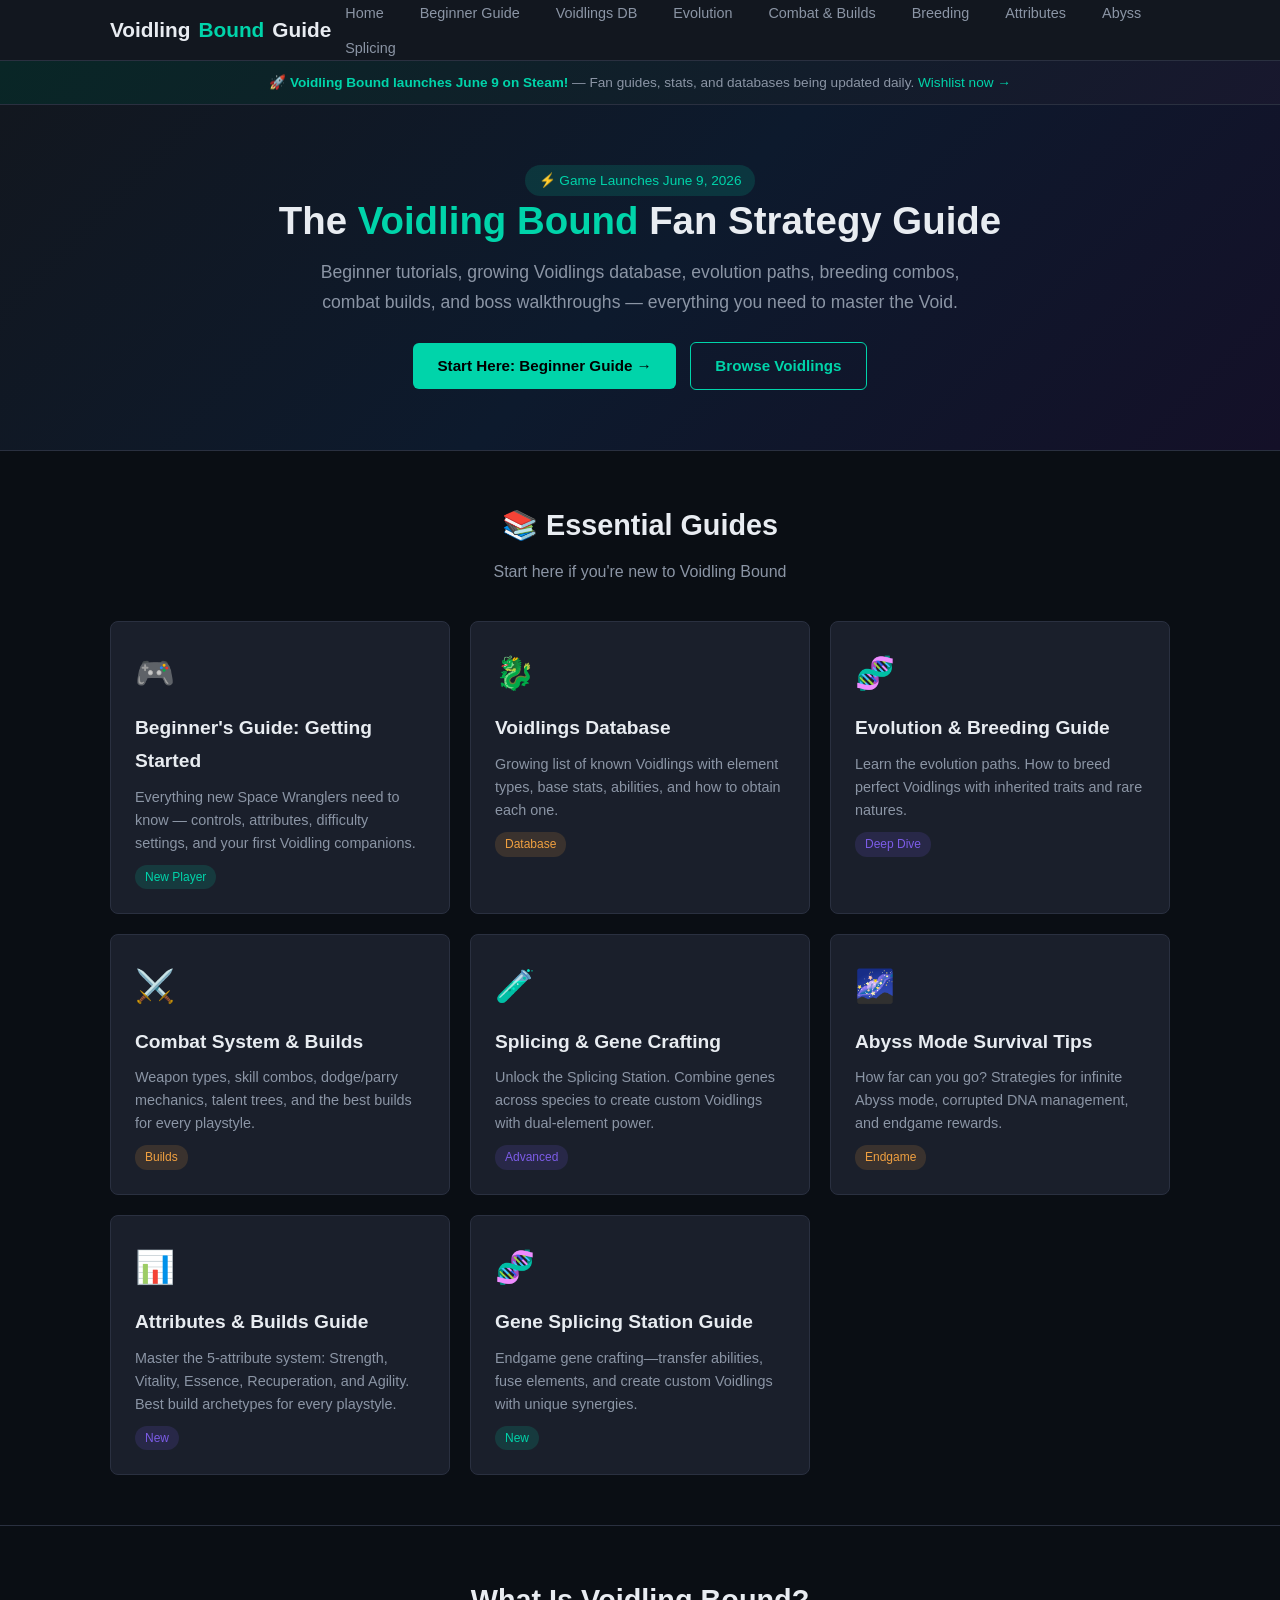
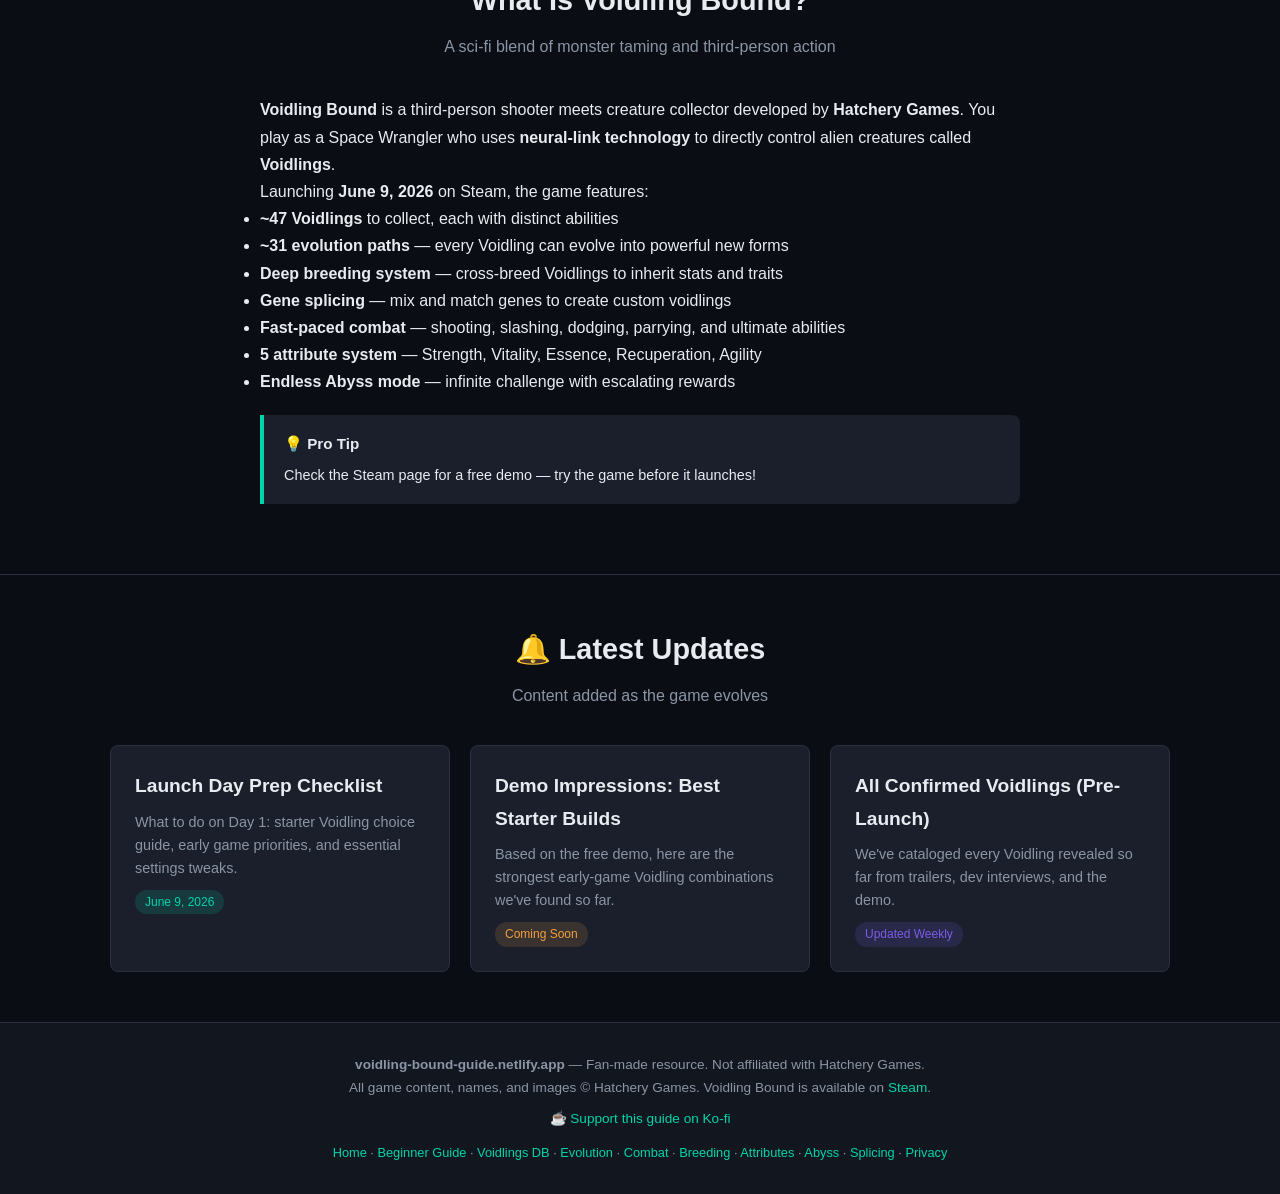
==== index.html @ 6d9cb9c8 "Update GSC verification tag for netlify.app domain" ====
<!DOCTYPE html>
<html lang="en">
<head>
  <meta charset="UTF-8">
  <meta name="google-site-verification" content="CCzJkGpApyD_5tvSx0fUoqFCc2pgRtZK7DBotowBZk0">
  <meta name="viewport" content="width=device-width, initial-scale=1.0">
  <title>Voidling Bound Guide — Fan-Made Walkthrough, Voidlings Database & Tips</title>
  <meta name="description" content="A fan-made Voidling Bound guide — beginner tips, growing Voidlings database, evolution paths, breeding combos, combat system, and walkthrough. Updated daily as the game launches.">
  <meta name="keywords" content="Voidling Bound, Voidling Bound guide, Voidling Bound walkthrough, Voidlings, Voidling Bound tips, Voidling Bound beginner guide, Voidling Bound evolution, Hatchery Games">
  <link rel="canonical" href="https://voidling-bound-guide.netlify.app/">
  <meta property="og:title" content="Voidling Bound Guide — Fan-Made Walkthrough, Voidlings Database & Tips">
  <meta property="og:description" content="A fan-made Voidling Bound guide — beginner tips, growing Voidlings database, evolution paths, breeding combos, combat system, and walkthrough. Updated daily.">
  <meta property="og:type" content="website">
  <meta property="og:url" content="https://voidling-bound-guide.netlify.app/">
  <meta property="og:site_name" content="Voidling Bound Guide">
  <meta name="twitter:card" content="summary_large_image">
  <meta name="twitter:title" content="Voidling Bound Guide — Fan-Made Walkthrough & Database">
  <meta name="twitter:description" content="A fan-made Voidling Bound guide — beginner tips, growing Voidlings database, evolution paths, breeding combos, and more. Updated daily.">
  <meta name="theme-color" content="#0a0e14">
  <link rel="icon" href="data:image/svg+xml,<svg xmlns='http://www.w3.org/2000/svg' viewBox='0 0 100 100'><text y='.9em' font-size='90'>🧬</text></svg>">
  <link rel="stylesheet" href="css/style.css">
  <!-- Google AdSense: add meta tag here after approval --></head>
<body>

<!-- Header -->
<header class="site-header">
  <nav class="navbar" aria-label="Main navigation">
    <a href="index.html" class="logo">Voidling<span>Bound</span> Guide</a>
    <button class="menu-toggle" aria-label="Toggle navigation menu">☰</button>
    <ul class="nav-links">
      <li><a href="index.html">Home</a></li>
      <li><a href="guide.html">Beginner Guide</a></li>
      <li><a href="voidlings.html">Voidlings DB</a></li>
      <li><a href="evolution.html">Evolution</a></li>
      <li><a href="combat.html">Combat & Builds</a></li>
      <li><a href="breeding.html">Breeding</a></li>
      <li><a href="attributes.html">Attributes</a></li>
      <li><a href="abyss.html">Abyss</a></li>
      <li><a href="splicing.html">Splicing</a></li>
    </ul>
  </nav>
</header>

<div class="launch-banner">
  <div class="container">
    🚀 <strong>Voidling Bound launches June 9 on Steam!</strong> — Fan guides, stats, and databases being updated daily. <a href="https://store.steampowered.com/app/2004680/Voidling_Bound/" target="_blank" rel="nofollow">Wishlist now →</a>
  </div>
</div>

<!-- Hero -->
<section class="hero">
  <div class="container">
    <span class="badge">⚡ Game Launches June 9, 2026</span>
    <h1>The <span>Voidling Bound</span> Fan Strategy Guide</h1>
    <p>Beginner tutorials, growing Voidlings database, evolution paths, breeding combos, combat builds, and boss walkthroughs — everything you need to master the Void.</p>
    <a href="guide.html" class="btn btn-primary">Start Here: Beginner Guide →</a>
    <a href="voidlings.html" class="btn btn-outline" style="margin-left:10px">Browse Voidlings</a>
  </div>
</section>

<!-- Ad Slot -->
<div class="container">
  <div class="ad-slot horizontal"><!-- Google AdSense --></div>
</div>

<!-- Quick Start Guides -->
<section class="section">
  <div class="container">
    <h2 class="section-title">📚 Essential Guides</h2>
    <p class="section-subtitle">Start here if you're new to Voidling Bound</p>
    <div class="card-grid">

      <div class="card">
        <div class="card-icon">🎮</div>
        <h3><a href="guide.html">Beginner's Guide: Getting Started</a></h3>
        <p>Everything new Space Wranglers need to know — controls, attributes, difficulty settings, and your first Voidling companions.</p>
        <span class="card-tag tag-new">New Player</span>
      </div>

      <div class="card">
        <div class="card-icon">🐉</div>
        <h3><a href="voidlings.html">Voidlings Database</a></h3>
        <p>Growing list of known Voidlings with element types, base stats, abilities, and how to obtain each one.</p>
        <span class="card-tag tag-hot">Database</span>
      </div>

      <div class="card">
        <div class="card-icon">🧬</div>
        <h3><a href="evolution.html">Evolution & Breeding Guide</a></h3>
        <p>Learn the evolution paths. How to breed perfect Voidlings with inherited traits and rare natures.</p>
        <span class="card-tag tag-guide">Deep Dive</span>
      </div>

      <div class="card">
        <div class="card-icon">⚔️</div>
        <h3><a href="combat.html">Combat System & Builds</a></h3>
        <p>Weapon types, skill combos, dodge/parry mechanics, talent trees, and the best builds for every playstyle.</p>
        <span class="card-tag tag-hot">Builds</span>
      </div>

      <div class="card">
        <div class="card-icon">🧪</div>
        <h3><a href="breeding.html">Splicing & Gene Crafting</a></h3>
        <p>Unlock the Splicing Station. Combine genes across species to create custom Voidlings with dual-element power.</p>
        <span class="card-tag tag-guide">Advanced</span>
      </div>

      <div class="card">
        <div class="card-icon">🌌</div>
        <h3><a href="combat.html#abyss">Abyss Mode Survival Tips</a></h3>
        <p>How far can you go? Strategies for infinite Abyss mode, corrupted DNA management, and endgame rewards.</p>
        <span class="card-tag tag-hot">Endgame</span>
      </div>
      <div class="card">
        <div class="card-icon">📊</div>
        <h3><a href="attributes.html">Attributes & Builds Guide</a></h3>
        <p>Master the 5-attribute system: Strength, Vitality, Essence, Recuperation, and Agility. Best build archetypes for every playstyle.</p>
        <span class="card-tag tag-guide">New</span>
      </div>

      <div class="card">
        <div class="card-icon">🧬</div>
        <h3><a href="splicing.html">Gene Splicing Station Guide</a></h3>
        <p>Endgame gene crafting—transfer abilities, fuse elements, and create custom Voidlings with unique synergies.</p>
        <span class="card-tag tag-new">New</span>
      </div>

    </div>
  </div>
</section>

<hr class="section-divider">

<!-- What is Voidling Bound -->
<section class="section">
  <div class="container" style="max-width:800px">
    <h2 class="section-title">What Is Voidling Bound?</h2>
    <p class="section-subtitle">A sci-fi blend of monster taming and third-person action</p>

    <p><strong>Voidling Bound</strong> is a third-person shooter meets creature collector developed by <strong>Hatchery Games</strong>. You play as a Space Wrangler who uses <strong>neural-link technology</strong> to directly control alien creatures called <strong>Voidlings</strong>.</p>

    <p>Launching <strong>June 9, 2026</strong> on Steam, the game features:</p>
    <ul>
      <li><strong>~47 Voidlings</strong> to collect, each with distinct abilities</li>
      <li><strong>~31 evolution paths</strong> — every Voidling can evolve into powerful new forms</li>
      <li><strong>Deep breeding system</strong> — cross-breed Voidlings to inherit stats and traits</li>
      <li><strong>Gene splicing</strong> — mix and match genes to create custom voidlings</li>
      <li><strong>Fast-paced combat</strong> — shooting, slashing, dodging, parrying, and ultimate abilities</li>
      <li><strong>5 attribute system</strong> — Strength, Vitality, Essence, Recuperation, Agility</li>
      <li><strong>Endless Abyss mode</strong> — infinite challenge with escalating rewards</li>
    </ul>

    <div class="info-box tip">
      <h4>💡 Pro Tip</h4>
      <p>Check the Steam page for a free demo — try the game before it launches!</p>
    </div>
  </div>
</section>

<hr class="section-divider">

<!-- Latest Updates -->
<section class="section">
  <div class="container">
    <h2 class="section-title">🔔 Latest Updates</h2>
    <p class="section-subtitle">Content added as the game evolves</p>

    <div class="card-grid">
      <div class="card">
        <h3>Launch Day Prep Checklist</h3>
        <p>What to do on Day 1: starter Voidling choice guide, early game priorities, and essential settings tweaks.</p>
        <span class="card-tag tag-new">June 9, 2026</span>
      </div>
      <div class="card">
        <h3>Demo Impressions: Best Starter Builds</h3>
        <p>Based on the free demo, here are the strongest early-game Voidling combinations we've found so far.</p>
        <span class="card-tag tag-hot">Coming Soon</span>
      </div>
      <div class="card">
        <h3>All Confirmed Voidlings (Pre-Launch)</h3>
        <p>We've cataloged every Voidling revealed so far from trailers, dev interviews, and the demo.</p>
        <span class="card-tag tag-guide">Updated Weekly</span>
      </div>
    </div>
  </div>
</section>

<!-- Ad Slot -->
<div class="container">
  <div class="ad-slot horizontal"><!-- Google AdSense --></div>
</div>

<!-- Footer -->
<footer class="site-footer">
  <div class="container">
    <p><strong>voidling-bound-guide.netlify.app</strong> — Fan-made resource. Not affiliated with Hatchery Games.</p>
    <p>All game content, names, and images © Hatchery Games. Voidling Bound is available on <a href="https://store.steampowered.com/app/2004680/Voidling_Bound/" target="_blank" rel="nofollow">Steam</a>.</p>
    <p style="margin-top:8px;"><a href="https://ko-fi.com/voidlingboundguide" target="_blank" rel="nofollow">☕ Support this guide on Ko-fi</a></p>
    <p style="margin-top:12px;font-size:0.8rem;">
      <a href="index.html">Home</a> · <a href="guide.html">Beginner Guide</a> · <a href="voidlings.html">Voidlings DB</a> · <a href="evolution.html">Evolution</a> · <a href="combat.html">Combat</a> · <a href="breeding.html">Breeding</a> · <a href="attributes.html">Attributes</a> · <a href="abyss.html">Abyss</a> · <a href="splicing.html">Splicing</a> · <a href="privacy.html">Privacy</a>
    </p>
  </div>
</footer>

<button class="back-to-top" id="backToTop" aria-label="Back to top">↑</button>

<script type="application/ld+json">
{
  "@context": "https://schema.org",
  "@type": "BreadcrumbList",
  "itemListElement": [{
    "@type": "ListItem",
    "position": 1,
    "name": "Home",
    "item": "https://voidling-bound-guide.netlify.app/"
  }]
}
</script>
<script>
document.querySelector('.menu-toggle').addEventListener('click', function() {
  document.querySelector('.nav-links').classList.toggle('open');
});

var backToTop = document.getElementById('backToTop');
window.addEventListener('scroll', function() {
  if (window.scrollY > 400) backToTop.classList.add('visible');
  else backToTop.classList.remove('visible');
});
backToTop.addEventListener('click', function() {
  window.scrollTo({ top: 0, behavior: 'smooth' });
});
</script>
</body>
</html>
---- css/style.css ----
/* ===== Voidling Bound Guide - Main Stylesheet ===== */

/* --- Reset & Base --- */
*, *::before, *::after { box-sizing: border-box; margin: 0; padding: 0; }

:root {
  --bg-primary: #0a0e14;
  --bg-secondary: #12171f;
  --bg-card: #1a1f2b;
  --border: #2a3040;
  --text-primary: #e8ecf1;
  --text-secondary: #8b95a5;
  --accent: #00d4aa;
  --accent-glow: rgba(0, 212, 170, 0.15);
  --accent2: #7c5ce7;
  --warning: #f0a040;
  --danger: #e04060;
  --max-width: 1100px;
  --radius: 8px;
}

html { scroll-behavior: smooth; }

body {
  font-family: -apple-system, BlinkMacSystemFont, 'Segoe UI', Roboto, 'Helvetica Neue', Arial, sans-serif;
  background: var(--bg-primary);
  color: var(--text-primary);
  line-height: 1.7;
  font-size: 16px;
}

a { color: var(--accent); text-decoration: none; transition: color 0.2s; }
a:hover { color: #00ffcc; }

img { max-width: 100%; height: auto; display: block; }

.container { max-width: var(--max-width); margin: 0 auto; padding: 0 20px; }

/* --- Header / Nav --- */
.site-header {
  background: var(--bg-secondary);
  border-bottom: 1px solid var(--border);
  position: sticky; top: 0; z-index: 100;
  backdrop-filter: blur(10px);
}

.navbar {
  display: flex; align-items: center; justify-content: space-between;
  max-width: var(--max-width); margin: 0 auto; padding: 0 20px; height: 60px;
}

.logo {
  font-size: 1.3rem; font-weight: 700; color: var(--text-primary);
  display: flex; align-items: center; gap: 8px;
}
.logo span { color: var(--accent); }

.nav-links { display: flex; gap: 8px; list-style: none; flex-wrap: wrap; }
.nav-links a {
  color: var(--text-secondary); padding: 6px 14px; border-radius: 6px;
  font-size: 0.9rem; font-weight: 500; transition: all 0.2s;
}
.nav-links a:hover, .nav-links a.active { color: var(--accent); background: var(--accent-glow); }

.menu-toggle { display: none; background: none; border: none; color: var(--text-primary); font-size: 1.5rem; cursor: pointer; }

/* --- Hero --- */
.hero {
  background: linear-gradient(135deg, var(--bg-secondary) 0%, #0d1a2d 50%, #141028 100%);
  padding: 60px 0; text-align: center; border-bottom: 1px solid var(--border);
}
.hero h1 { font-size: 2.4rem; margin-bottom: 12px; line-height: 1.3; }
.hero h1 span { color: var(--accent); }
.hero p { color: var(--text-secondary); font-size: 1.1rem; max-width: 650px; margin: 0 auto 24px; }
.hero .badge {
  display: inline-block; background: var(--accent-glow); color: var(--accent);
  padding: 4px 14px; border-radius: 20px; font-size: 0.85rem; font-weight: 500;
}

/* --- Buttons --- */
.btn {
  display: inline-block; padding: 10px 24px; border-radius: 6px;
  font-weight: 600; font-size: 0.95rem; cursor: pointer; transition: all 0.2s;
  border: none; text-align: center;
}
.btn-primary { background: var(--accent); color: #000; }
.btn-primary:hover { background: #00ffcc; color: #000; }
.btn-outline {
  background: transparent; color: var(--accent);
  border: 1px solid var(--accent);
}
.btn-outline:hover { background: var(--accent-glow); color: #00ffcc; }

/* --- Sections --- */
.section { padding: 50px 0; }
.section-title {
  font-size: 1.8rem; margin-bottom: 8px; text-align: center;
}
.section-subtitle { color: var(--text-secondary); text-align: center; margin-bottom: 36px; }
.section-divider { border: none; border-top: 1px solid var(--border); margin: 0; }

/* --- Cards Grid --- */
.card-grid { display: grid; grid-template-columns: repeat(auto-fill, minmax(300px, 1fr)); gap: 20px; }

.card {
  background: var(--bg-card); border: 1px solid var(--border); border-radius: var(--radius);
  padding: 24px; transition: transform 0.2s, border-color 0.2s;
}
.card:hover { transform: translateY(-2px); border-color: var(--accent); }
.card-icon { font-size: 2rem; margin-bottom: 12px; }
.card h3 { font-size: 1.2rem; margin-bottom: 8px; }
.card h3 a { color: var(--text-primary); }
.card h3 a:hover { color: var(--accent); }
.card p { color: var(--text-secondary); font-size: 0.9rem; line-height: 1.6; }
.card-tag {
  display: inline-block; font-size: 0.75rem; padding: 2px 10px;
  border-radius: 12px; margin-top: 10px; font-weight: 500;
}
.tag-new { background: rgba(0,212,170,0.15); color: var(--accent); }
.tag-hot { background: rgba(240,160,64,0.15); color: var(--warning); }
.tag-guide { background: rgba(124,92,231,0.15); color: var(--accent2); }

/* --- Content Page Layout --- */
.content-page { padding: 40px 0; }
.breadcrumb { color: var(--text-secondary); font-size: 0.85rem; margin-bottom: 24px; }
.breadcrumb a { color: var(--text-secondary); }
.breadcrumb a:hover { color: var(--accent); }

.article-header { margin-bottom: 32px; }
.article-header h1 { font-size: 2rem; margin-bottom: 8px; }
.article-header .meta { color: var(--text-secondary); font-size: 0.85rem; }
.article-header .meta span { margin-right: 16px; }

article { max-width: 800px; }

article h2 {
  font-size: 1.5rem; margin-top: 36px; margin-bottom: 12px;
  padding-bottom: 8px; border-bottom: 1px solid var(--border);
  color: var(--accent);
}
article h3 { font-size: 1.2rem; margin-top: 24px; margin-bottom: 8px; }
article p { margin-bottom: 16px; color: var(--text-secondary); }
article ul, article ol { margin-bottom: 16px; padding-left: 24px; color: var(--text-secondary); }
article li { margin-bottom: 6px; }

/* --- Info Box --- */
.info-box {
  background: var(--bg-card); border-left: 4px solid var(--accent);
  border-radius: 0 var(--radius) var(--radius) 0;
  padding: 16px 20px; margin: 20px 0;
}
.info-box.tip { border-left-color: var(--accent); }
.info-box.warn { border-left-color: var(--warning); }
.info-box h4 { margin-bottom: 6px; font-size: 0.95rem; }
.info-box p { margin-bottom: 0; font-size: 0.9rem; }

/* --- Stats Table --- */
.table-wrap { overflow-x: auto; margin: 20px 0; }
table { width: 100%; border-collapse: collapse; font-size: 0.9rem; }
th {
  background: var(--bg-secondary); color: var(--accent); text-align: left;
  padding: 12px 14px; font-weight: 600; white-space: nowrap;
}
td {
  padding: 10px 14px; border-bottom: 1px solid var(--border);
  color: var(--text-secondary);
}
tr:hover td { background: rgba(255,255,255,0.02); }

/* --- Voidling Card --- */
.voidling-grid { display: grid; grid-template-columns: repeat(auto-fill, minmax(260px, 1fr)); gap: 16px; }
.voidling-card {
  background: var(--bg-card); border: 1px solid var(--border);
  border-radius: var(--radius); padding: 20px; transition: border-color 0.2s;
}
.voidling-card:hover { border-color: var(--accent); }
.voidling-card .element-badge {
  display: inline-block; padding: 2px 8px; border-radius: 4px;
  font-size: 0.7rem; font-weight: 700; text-transform: uppercase;
  margin-right: 6px; margin-bottom: 6px;
}
.element-fire { background: rgba(240,100,60,0.2); color: #f0643c; }
.element-ice { background: rgba(100,180,255,0.2); color: #64b4ff; }
.element-electric { background: rgba(240,220,60,0.2); color: #f0dc3c; }
.element-toxic { background: rgba(140,200,60,0.2); color: #8cc83c; }
.element-void { background: rgba(160,100,220,0.2); color: #a064dc; }

/* --- Footer --- */
.site-footer {
  background: var(--bg-secondary); border-top: 1px solid var(--border);
  padding: 30px 0; text-align: center;
}
.site-footer p { color: var(--text-secondary); font-size: 0.85rem; }
.site-footer a { color: var(--accent); }

/* --- Ad Placeholder (hidden until AdSense approved) --- */
.ad-slot { display: none; }

/* --- Pre-Launch Notice Banner --- */
.launch-banner {
  background: linear-gradient(135deg, rgba(0,212,170,0.12), rgba(124,92,231,0.12));
  border-bottom: 1px solid var(--border);
  padding: 10px 0; text-align: center; font-size: 0.85rem;
  color: var(--text-secondary);
}
.launch-banner strong { color: var(--accent); }

/* --- Page Table of Contents --- */
.toc {
  background: var(--bg-card); border: 1px solid var(--border);
  border-radius: var(--radius); padding: 20px 24px; margin-bottom: 32px;
}
.toc h3 { font-size: 0.95rem; color: var(--accent); margin-bottom: 12px; }
.toc ol { padding-left: 20px; margin-bottom: 0; }
.toc li { margin-bottom: 6px; font-size: 0.9rem; }
.toc a { color: var(--text-secondary); }
.toc a:hover { color: var(--accent); }

/* --- Back to Top Button --- */
.back-to-top {
  position: fixed; bottom: 30px; right: 30px; z-index: 99;
  width: 44px; height: 44px; border-radius: 50%;
  background: var(--accent); color: #000; border: none;
  font-size: 1.2rem; cursor: pointer; opacity: 0;
  transform: translateY(20px); transition: all 0.3s;
  pointer-events: none; box-shadow: 0 4px 16px rgba(0,212,170,0.3);
}
.back-to-top.visible { opacity: 1; transform: translateY(0); pointer-events: auto; }
.back-to-top:hover { background: #00ffcc; transform: translateY(-2px); }

/* --- Probability Bars --- */
.prob-bars { margin: 20px 0; }
.prob-row { display: flex; align-items: center; gap: 12px; margin-bottom: 10px; }
.prob-label { min-width: 120px; font-size: 0.85rem; color: var(--text-secondary); text-align: right; }
.prob-track { flex: 1; background: var(--bg-secondary); border-radius: 10px; height: 18px; overflow: hidden; }
.prob-fill {
  height: 100%; border-radius: 10px; background: linear-gradient(90deg, var(--accent), #00ffcc);
  display: flex; align-items: center; justify-content: flex-end; padding-right: 8px;
  font-size: 0.7rem; font-weight: 700; color: #000; min-width: fit-content;
}
.prob-fill.low { background: linear-gradient(90deg, #f0a040, #f0c060); }
.prob-fill.rare { background: linear-gradient(90deg, #7c5ce7, #a078ff); }

/* --- Mobile --- */
@media (max-width: 768px) {
  .nav-links { display: none; }
  .nav-links.open { display: flex; flex-direction: column; position: absolute; top: 60px; left: 0; right: 0; background: var(--bg-secondary); border-bottom: 1px solid var(--border); padding: 12px 20px; }
  .menu-toggle { display: block; }
  .hero h1 { font-size: 1.6rem; }
  .section-title { font-size: 1.4rem; }
  .card-grid { grid-template-columns: 1fr; }
  .voidling-grid { grid-template-columns: 1fr; }
  article { max-width: 100%; }
}

/* --- Print --- */
@media print { .site-header, .site-footer, .ad-slot { display: none; } }
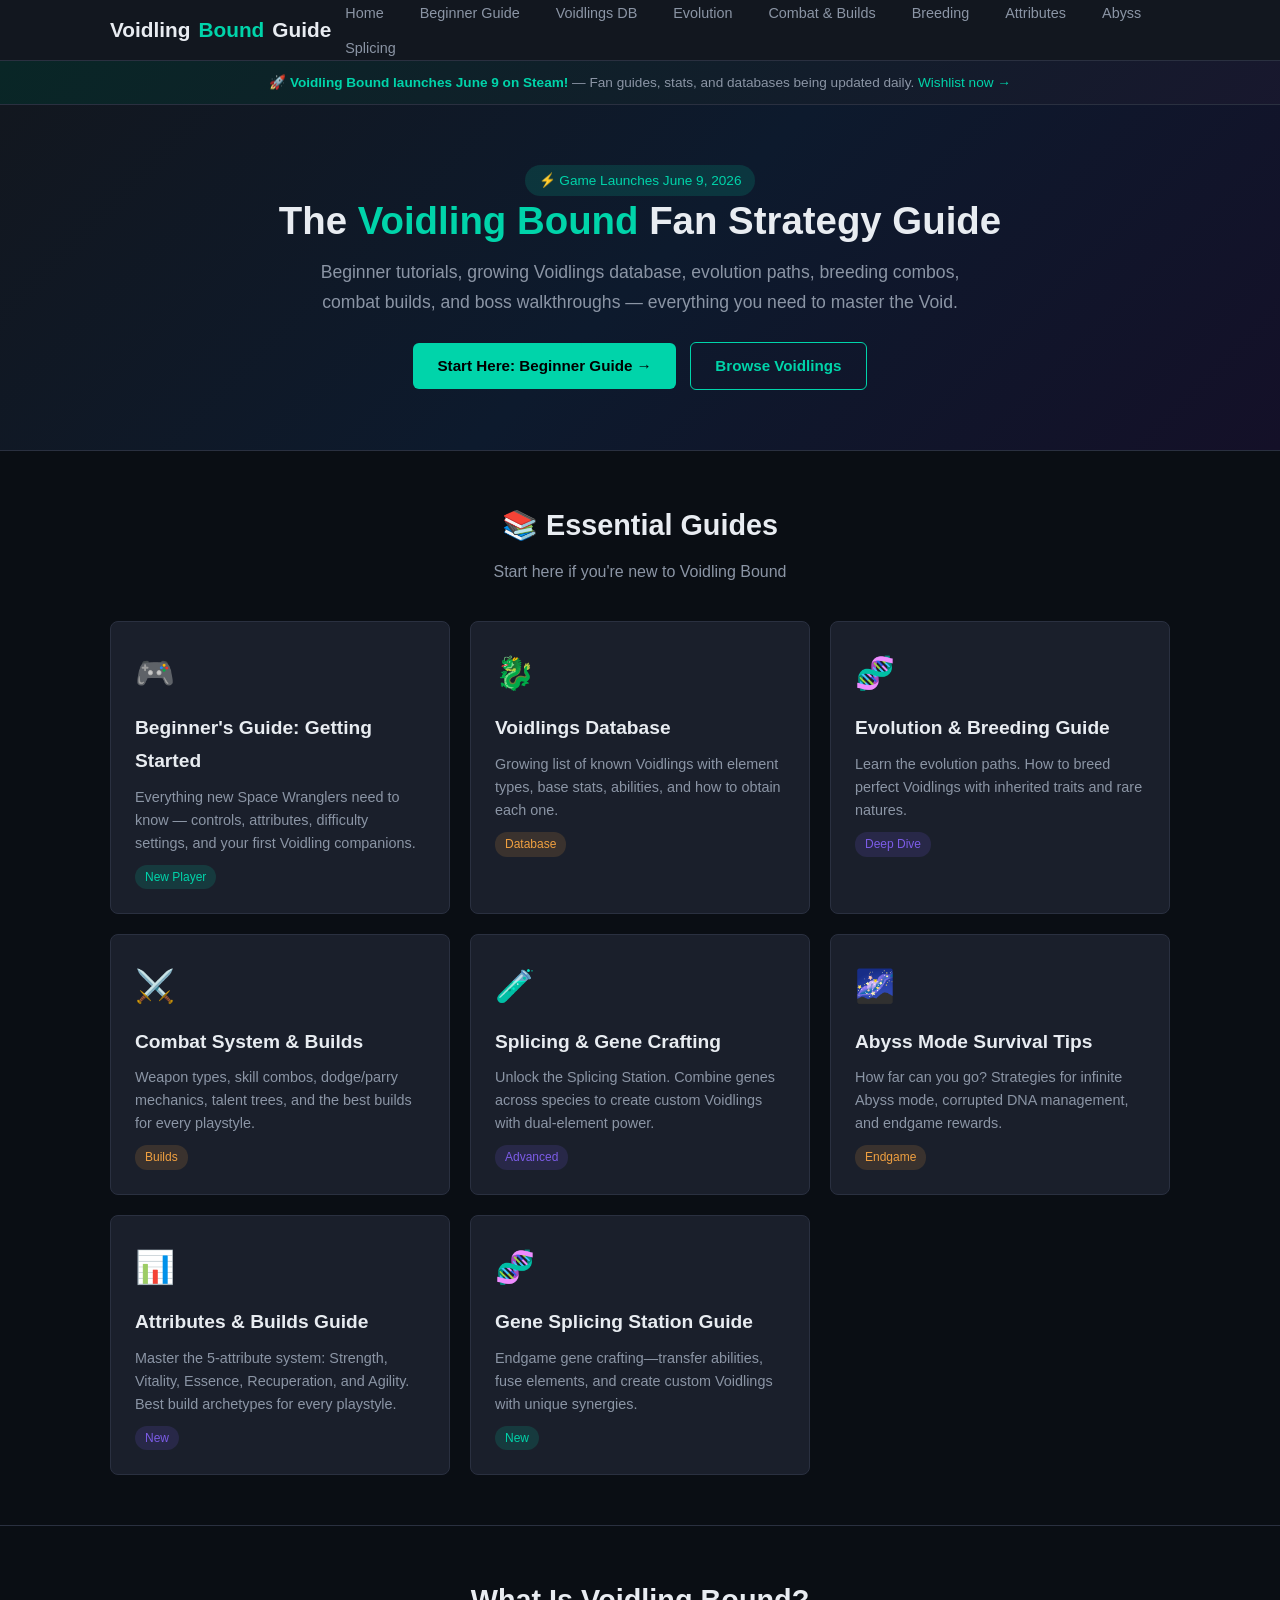
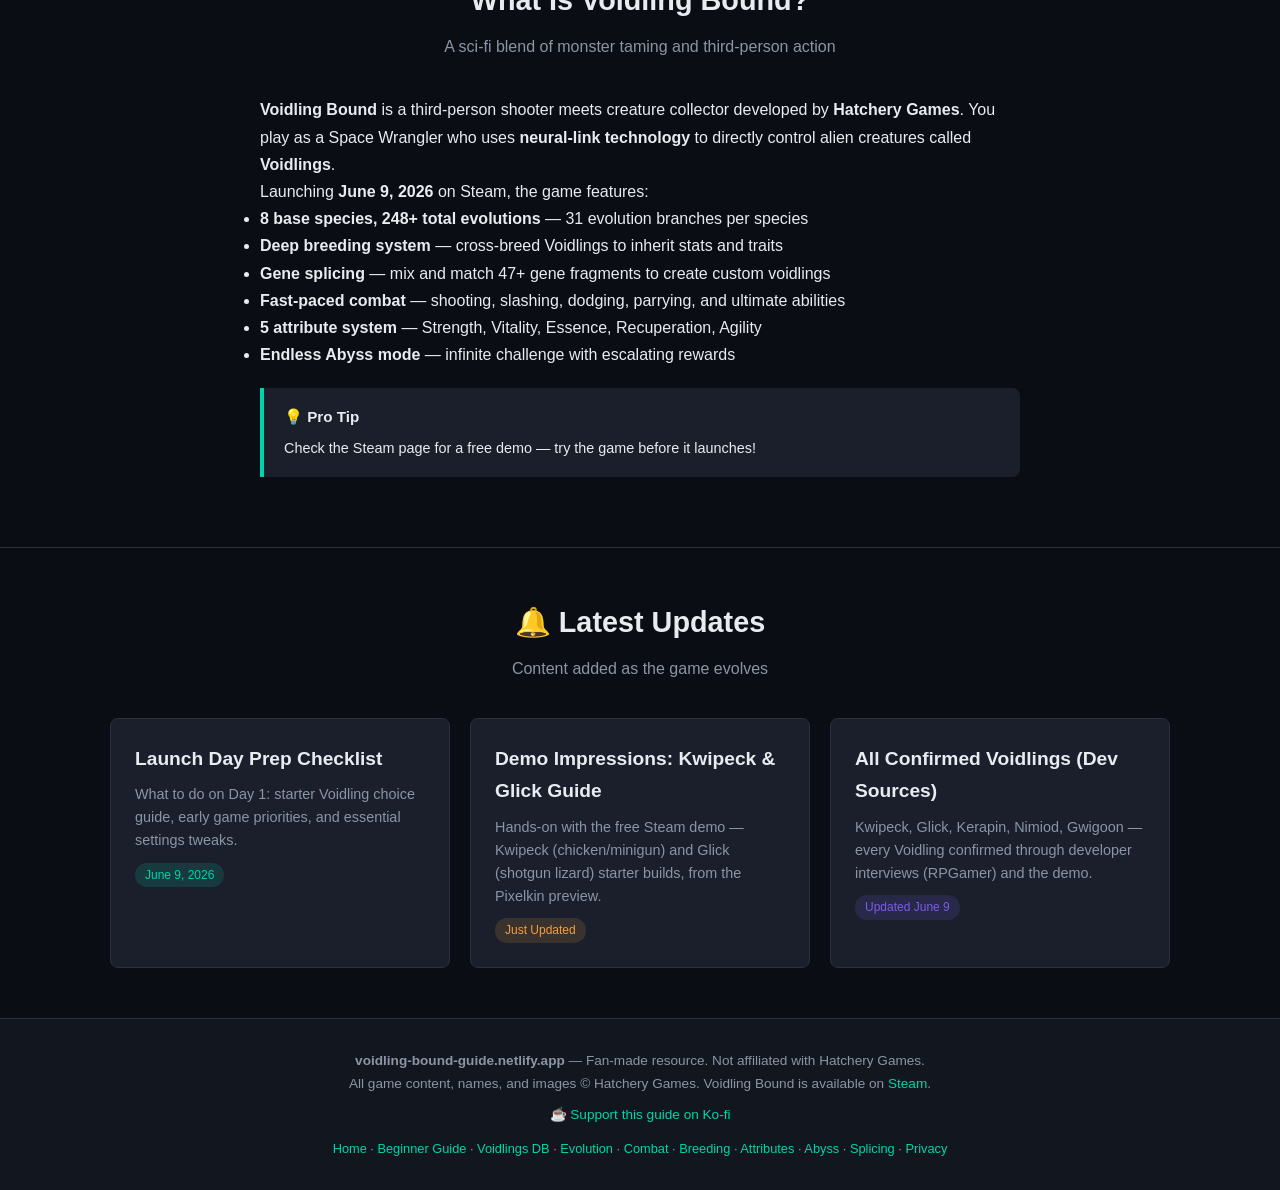
==== commit 768071d8: "Verify and update game data from developer sources: add confirmed Voidlings (Kwipeck, Glick, Nimiod," ====
--- a/index.html
+++ b/index.html
@@ -141,10 +141,9 @@
 
     <p>Launching <strong>June 9, 2026</strong> on Steam, the game features:</p>
     <ul>
-      <li><strong>~47 Voidlings</strong> to collect, each with distinct abilities</li>
-      <li><strong>~31 evolution paths</strong> — every Voidling can evolve into powerful new forms</li>
+      <li><strong>8 base species, 248+ total evolutions</strong> — 31 evolution branches per species</li>
       <li><strong>Deep breeding system</strong> — cross-breed Voidlings to inherit stats and traits</li>
-      <li><strong>Gene splicing</strong> — mix and match genes to create custom voidlings</li>
+      <li><strong>Gene splicing</strong> — mix and match 47+ gene fragments to create custom voidlings</li>
       <li><strong>Fast-paced combat</strong> — shooting, slashing, dodging, parrying, and ultimate abilities</li>
       <li><strong>5 attribute system</strong> — Strength, Vitality, Essence, Recuperation, Agility</li>
       <li><strong>Endless Abyss mode</strong> — infinite challenge with escalating rewards</li>
@@ -172,14 +171,14 @@
         <span class="card-tag tag-new">June 9, 2026</span>
       </div>
       <div class="card">
-        <h3>Demo Impressions: Best Starter Builds</h3>
-        <p>Based on the free demo, here are the strongest early-game Voidling combinations we've found so far.</p>
-        <span class="card-tag tag-hot">Coming Soon</span>
-      </div>
-      <div class="card">
-        <h3>All Confirmed Voidlings (Pre-Launch)</h3>
-        <p>We've cataloged every Voidling revealed so far from trailers, dev interviews, and the demo.</p>
-        <span class="card-tag tag-guide">Updated Weekly</span>
+        <h3>Demo Impressions: Kwipeck & Glick Guide</h3>
+        <p>Hands-on with the free Steam demo — Kwipeck (chicken/minigun) and Glick (shotgun lizard) starter builds, from the Pixelkin preview.</p>
+        <span class="card-tag tag-hot">Just Updated</span>
+      </div>
+      <div class="card">
+        <h3>All Confirmed Voidlings (Dev Sources)</h3>
+        <p>Kwipeck, Glick, Kerapin, Nimiod, Gwigoon — every Voidling confirmed through developer interviews (RPGamer) and the demo.</p>
+        <span class="card-tag tag-guide">Updated June 9</span>
       </div>
     </div>
   </div>
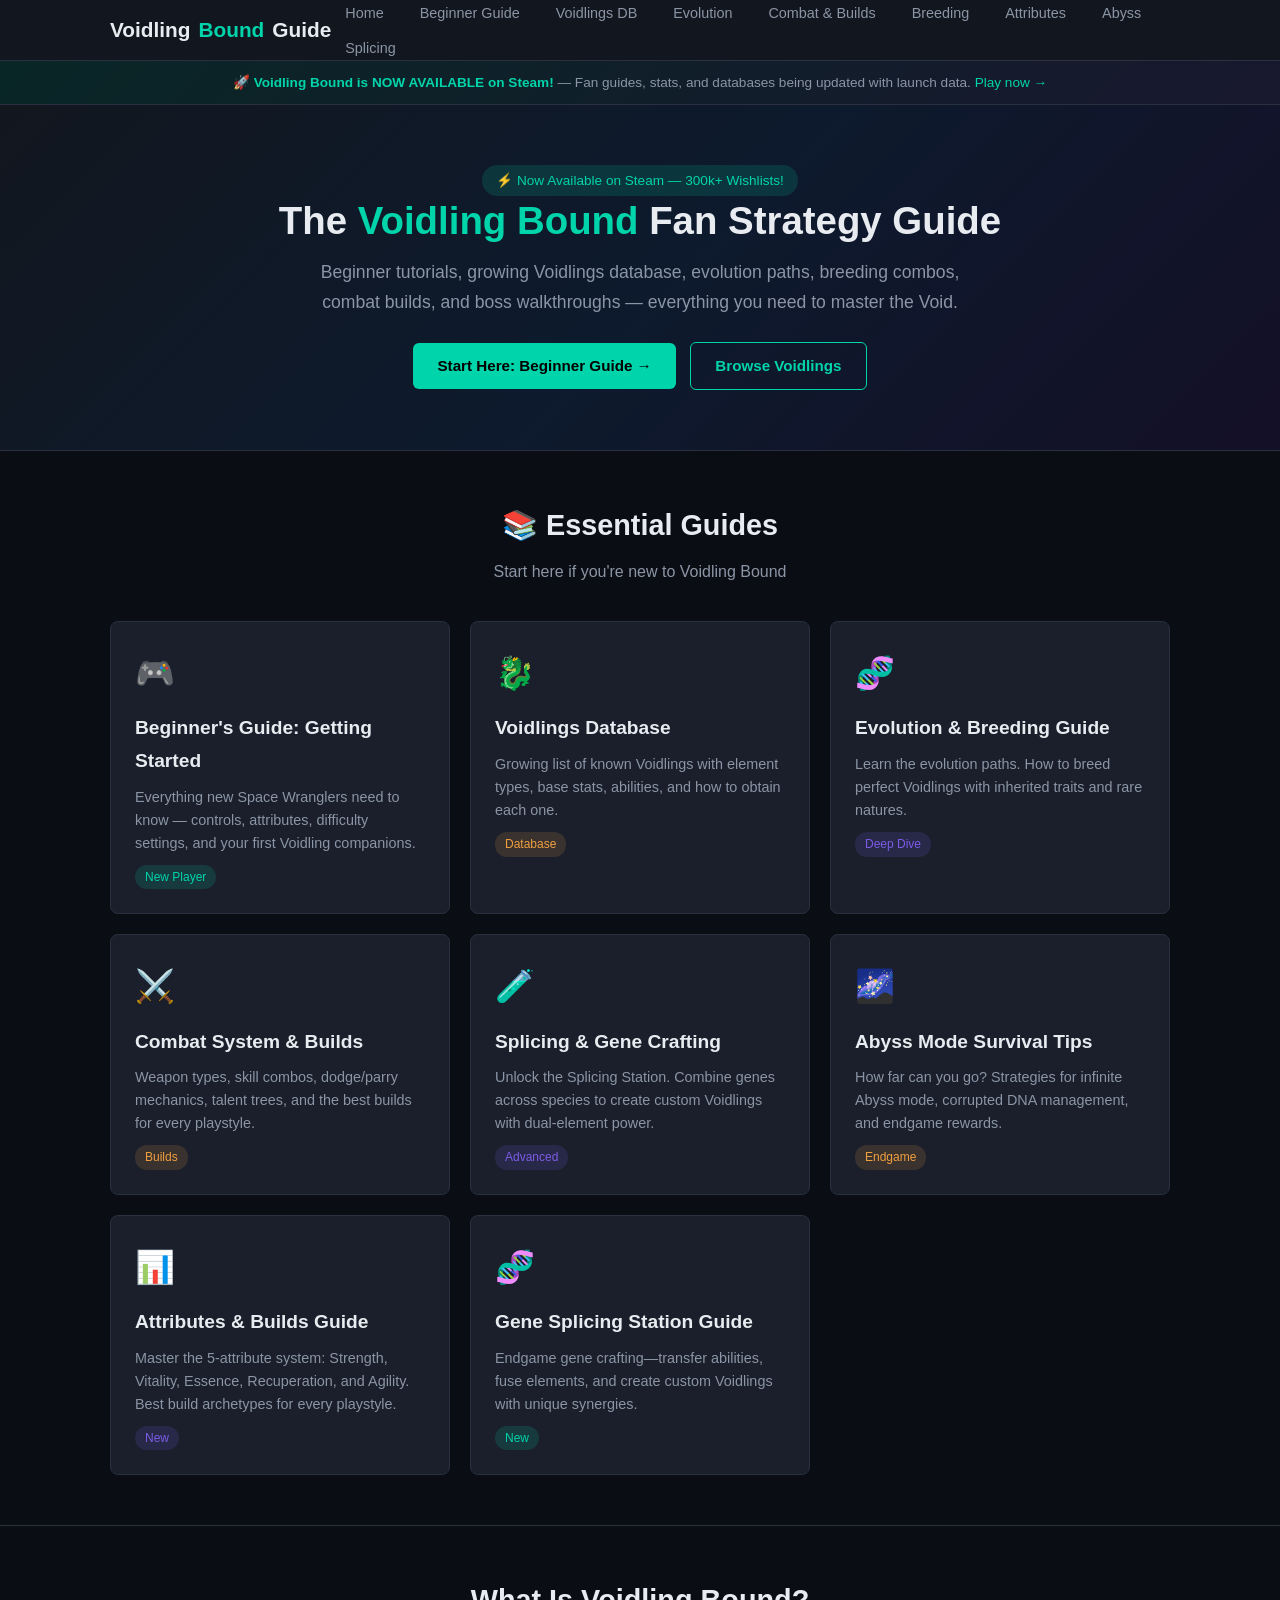
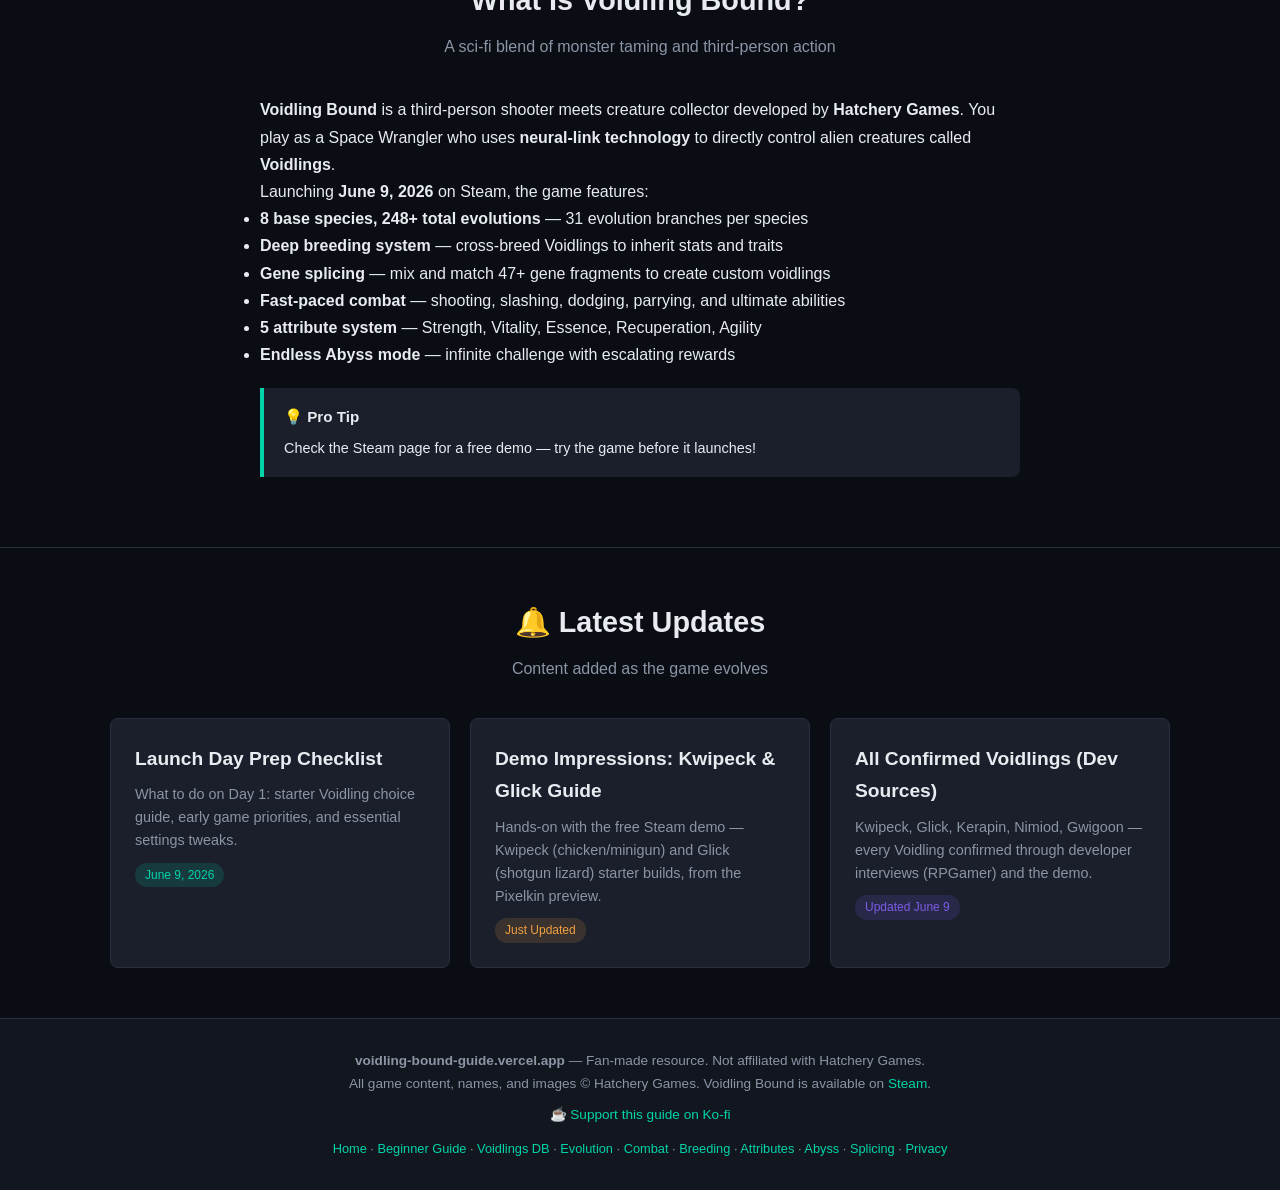
==== commit 9af1f54e: "fix: remove fabricated Voidling names, update to verified launch data" ====
--- a/index.html
+++ b/index.html
@@ -7,11 +7,11 @@
   <title>Voidling Bound Guide — Fan-Made Walkthrough, Voidlings Database & Tips</title>
   <meta name="description" content="A fan-made Voidling Bound guide — beginner tips, growing Voidlings database, evolution paths, breeding combos, combat system, and walkthrough. Updated daily as the game launches.">
   <meta name="keywords" content="Voidling Bound, Voidling Bound guide, Voidling Bound walkthrough, Voidlings, Voidling Bound tips, Voidling Bound beginner guide, Voidling Bound evolution, Hatchery Games">
-  <link rel="canonical" href="https://voidling-bound-guide.netlify.app/">
+  <link rel="canonical" href="https://voidling-bound-guide.vercel.app/">
   <meta property="og:title" content="Voidling Bound Guide — Fan-Made Walkthrough, Voidlings Database & Tips">
   <meta property="og:description" content="A fan-made Voidling Bound guide — beginner tips, growing Voidlings database, evolution paths, breeding combos, combat system, and walkthrough. Updated daily.">
   <meta property="og:type" content="website">
-  <meta property="og:url" content="https://voidling-bound-guide.netlify.app/">
+  <meta property="og:url" content="https://voidling-bound-guide.vercel.app/">
   <meta property="og:site_name" content="Voidling Bound Guide">
   <meta name="twitter:card" content="summary_large_image">
   <meta name="twitter:title" content="Voidling Bound Guide — Fan-Made Walkthrough & Database">
@@ -19,7 +19,14 @@
   <meta name="theme-color" content="#0a0e14">
   <link rel="icon" href="data:image/svg+xml,<svg xmlns='http://www.w3.org/2000/svg' viewBox='0 0 100 100'><text y='.9em' font-size='90'>🧬</text></svg>">
   <link rel="stylesheet" href="css/style.css">
-  <!-- Google AdSense: add meta tag here after approval --></head>
+  <!-- Google AdSense: add meta tag here after approval -->
+  <!-- Vercel Analytics -->
+  <script>
+    window.va = window.va || function () { (window.vaq = window.vaq || []).push(arguments); };
+  </script>
+  <script defer src="/_vercel/insights/script.js"></script>
+
+</head>
 <body>
 
 <!-- Header -->
@@ -43,14 +50,14 @@
 
 <div class="launch-banner">
   <div class="container">
-    🚀 <strong>Voidling Bound launches June 9 on Steam!</strong> — Fan guides, stats, and databases being updated daily. <a href="https://store.steampowered.com/app/2004680/Voidling_Bound/" target="_blank" rel="nofollow">Wishlist now →</a>
+    🚀 <strong>Voidling Bound is NOW AVAILABLE on Steam!</strong> — Fan guides, stats, and databases being updated with launch data. <a href="https://store.steampowered.com/app/2004680/Voidling_Bound/" target="_blank" rel="nofollow">Play now →</a>
   </div>
 </div>
 
 <!-- Hero -->
 <section class="hero">
   <div class="container">
-    <span class="badge">⚡ Game Launches June 9, 2026</span>
+    <span class="badge">⚡ Now Available on Steam — 300k+ Wishlists!</span>
     <h1>The <span>Voidling Bound</span> Fan Strategy Guide</h1>
     <p>Beginner tutorials, growing Voidlings database, evolution paths, breeding combos, combat builds, and boss walkthroughs — everything you need to master the Void.</p>
     <a href="guide.html" class="btn btn-primary">Start Here: Beginner Guide →</a>
@@ -192,7 +199,7 @@
 <!-- Footer -->
 <footer class="site-footer">
   <div class="container">
-    <p><strong>voidling-bound-guide.netlify.app</strong> — Fan-made resource. Not affiliated with Hatchery Games.</p>
+    <p><strong>voidling-bound-guide.vercel.app</strong> — Fan-made resource. Not affiliated with Hatchery Games.</p>
     <p>All game content, names, and images © Hatchery Games. Voidling Bound is available on <a href="https://store.steampowered.com/app/2004680/Voidling_Bound/" target="_blank" rel="nofollow">Steam</a>.</p>
     <p style="margin-top:8px;"><a href="https://ko-fi.com/voidlingboundguide" target="_blank" rel="nofollow">☕ Support this guide on Ko-fi</a></p>
     <p style="margin-top:12px;font-size:0.8rem;">
@@ -211,7 +218,7 @@
     "@type": "ListItem",
     "position": 1,
     "name": "Home",
-    "item": "https://voidling-bound-guide.netlify.app/"
+    "item": "https://voidling-bound-guide.vercel.app/"
   }]
 }
 </script>
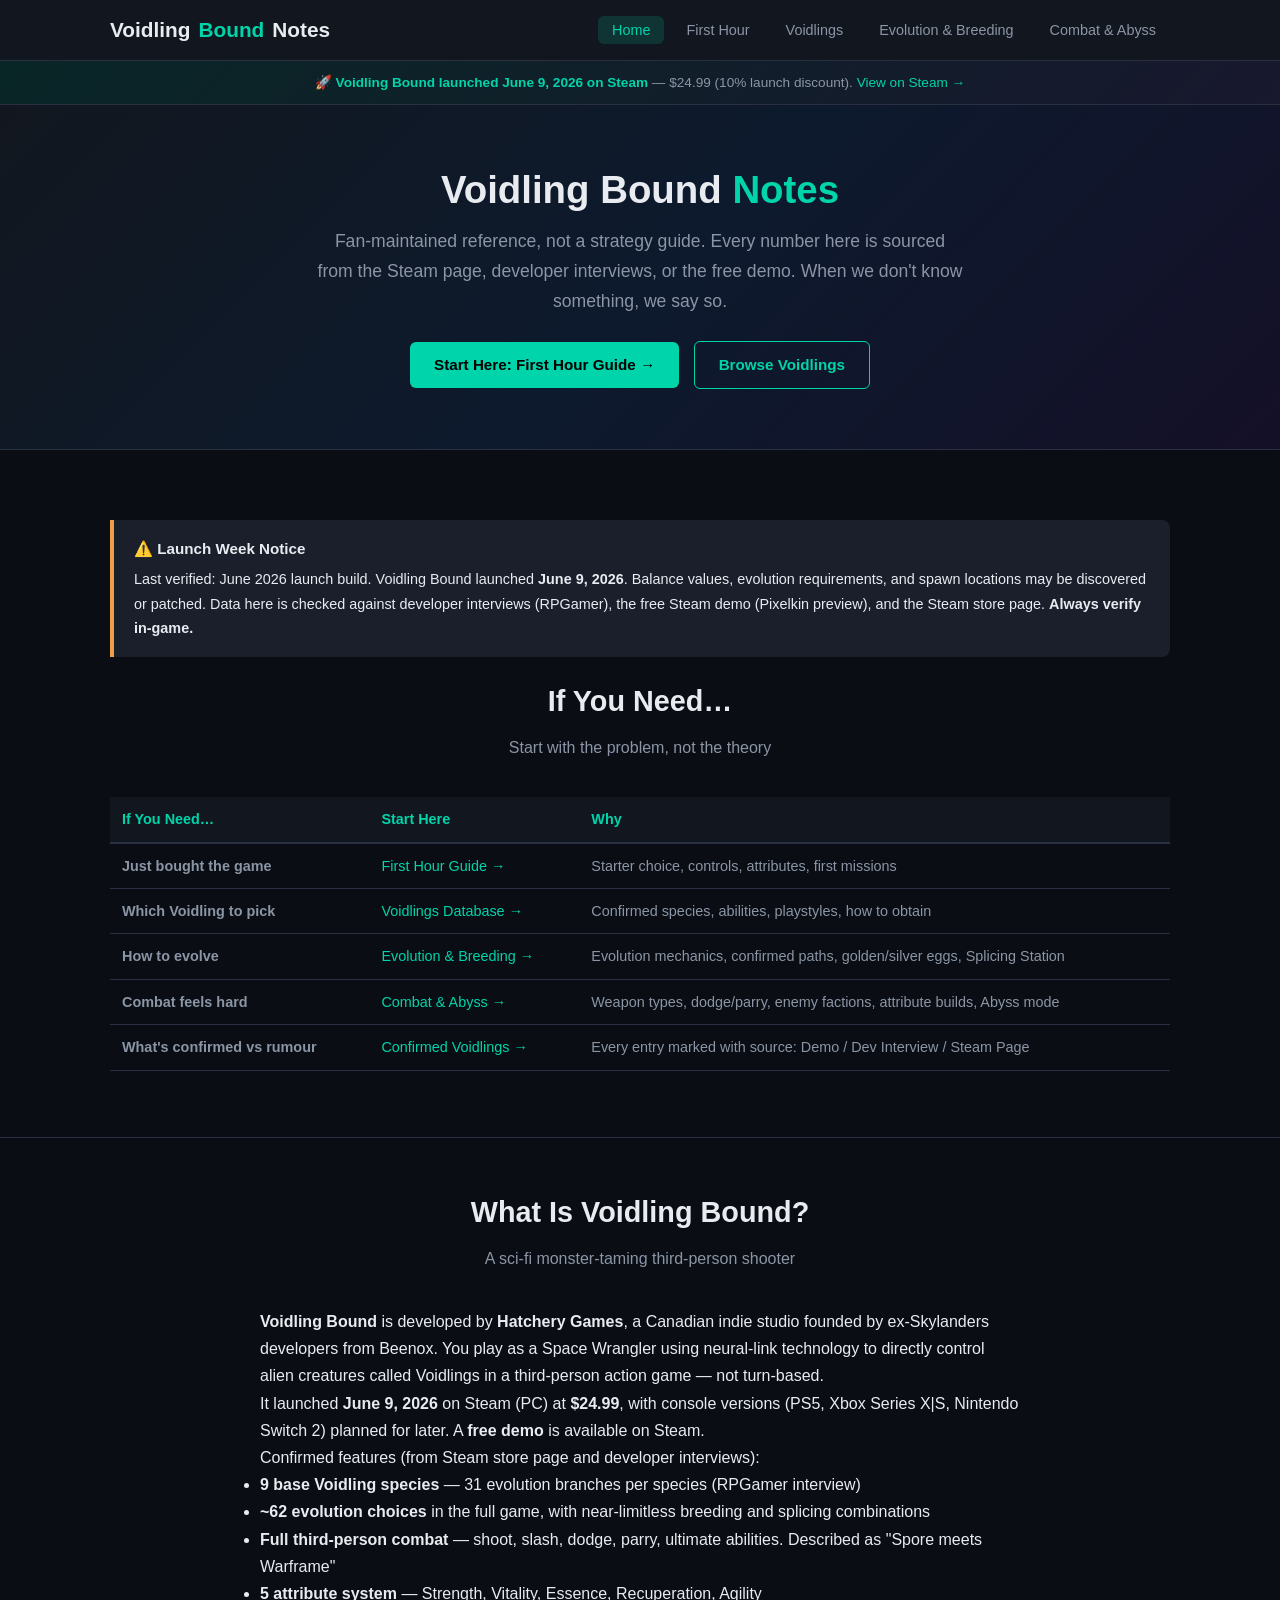
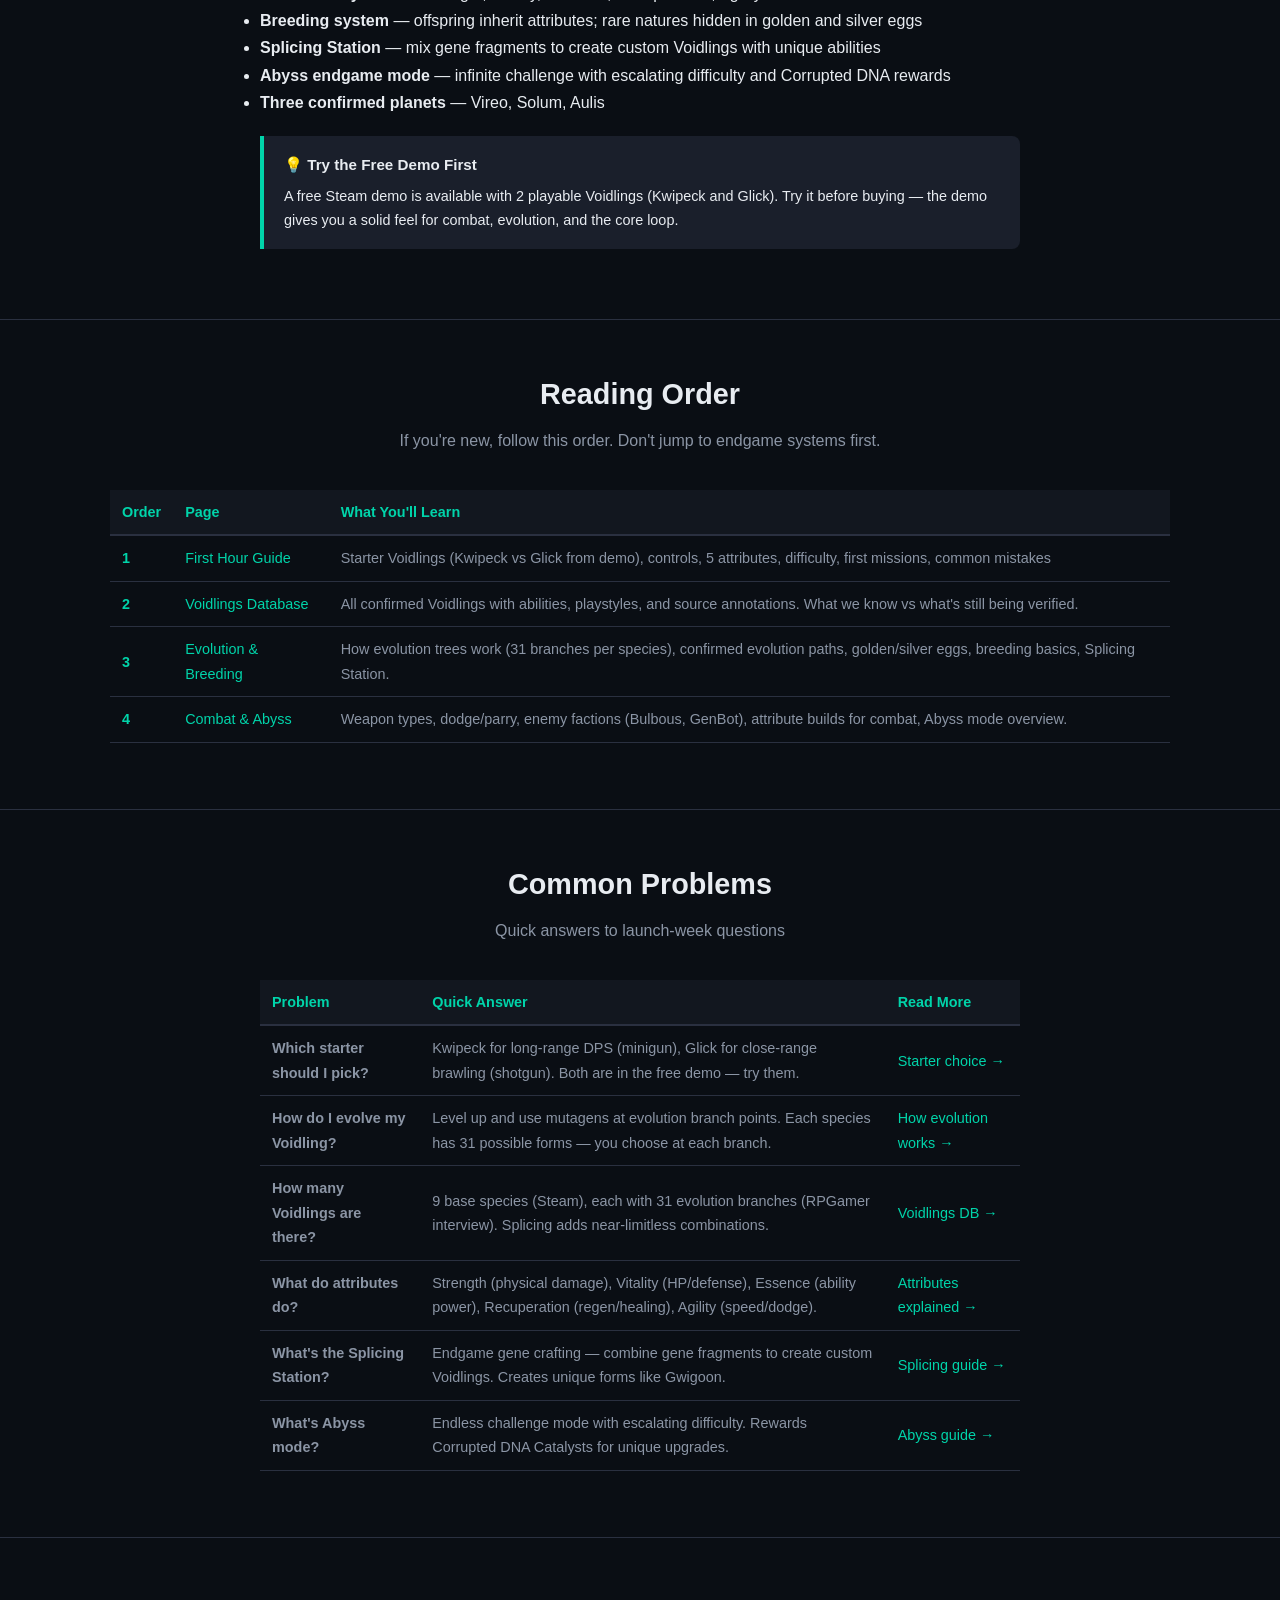
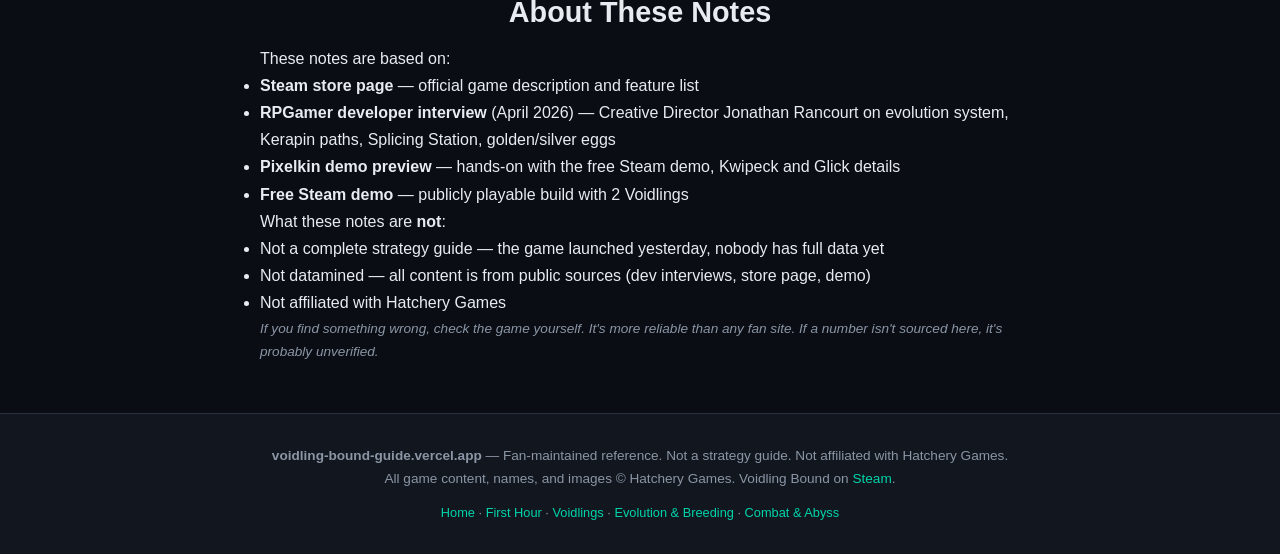
==== commit 7d686a34: "Rewrite: cut from 11 pages to 5 honest pages. Fixed fabricated numbers (8→9 species, 248+→~279, remo" ====
--- a/index.html
+++ b/index.html
@@ -4,206 +4,264 @@
   <meta charset="UTF-8">
   <meta name="google-site-verification" content="CCzJkGpApyD_5tvSx0fUoqFCc2pgRtZK7DBotowBZk0">
   <meta name="viewport" content="width=device-width, initial-scale=1.0">
-  <title>Voidling Bound Guide — Fan-Made Walkthrough, Voidlings Database & Tips</title>
-  <meta name="description" content="A fan-made Voidling Bound guide — beginner tips, growing Voidlings database, evolution paths, breeding combos, combat system, and walkthrough. Updated daily as the game launches.">
-  <meta name="keywords" content="Voidling Bound, Voidling Bound guide, Voidling Bound walkthrough, Voidlings, Voidling Bound tips, Voidling Bound beginner guide, Voidling Bound evolution, Hatchery Games">
+  <title>Voidling Bound Guide — Fan-Made Notes & Tips (2026)</title>
+  <meta name="description" content="Honest Voidling Bound notes — beginner tips, confirmed Voidlings, evolution paths, combat basics, and what we actually know vs what's unverified. Fan-maintained, not a strategy guide.">
+  <meta name="keywords" content="Voidling Bound, Voidling Bound guide, Voidling Bound tips, Voidling Bound Voidlings, Hatchery Games">
   <link rel="canonical" href="https://voidling-bound-guide.vercel.app/">
-  <meta property="og:title" content="Voidling Bound Guide — Fan-Made Walkthrough, Voidlings Database & Tips">
-  <meta property="og:description" content="A fan-made Voidling Bound guide — beginner tips, growing Voidlings database, evolution paths, breeding combos, combat system, and walkthrough. Updated daily.">
+  <meta property="og:title" content="Voidling Bound Guide — Fan-Made Notes & Tips">
+  <meta property="og:description" content="Honest Voidling Bound notes — beginner tips, confirmed Voidlings, evolution paths, and combat basics.">
   <meta property="og:type" content="website">
   <meta property="og:url" content="https://voidling-bound-guide.vercel.app/">
   <meta property="og:site_name" content="Voidling Bound Guide">
   <meta name="twitter:card" content="summary_large_image">
-  <meta name="twitter:title" content="Voidling Bound Guide — Fan-Made Walkthrough & Database">
-  <meta name="twitter:description" content="A fan-made Voidling Bound guide — beginner tips, growing Voidlings database, evolution paths, breeding combos, and more. Updated daily.">
+  <meta name="twitter:title" content="Voidling Bound Guide — Fan Notes & Tips">
+  <meta name="twitter:description" content="Honest Voidling Bound notes — what we know vs what we don't.">
   <meta name="theme-color" content="#0a0e14">
   <link rel="icon" href="data:image/svg+xml,<svg xmlns='http://www.w3.org/2000/svg' viewBox='0 0 100 100'><text y='.9em' font-size='90'>🧬</text></svg>">
   <link rel="stylesheet" href="css/style.css">
-  <!-- Google AdSense: add meta tag here after approval -->
-  <!-- Vercel Analytics -->
   <script>
     window.va = window.va || function () { (window.vaq = window.vaq || []).push(arguments); };
   </script>
   <script defer src="/_vercel/insights/script.js"></script>
-
 </head>
 <body>
 
-<!-- Header -->
 <header class="site-header">
   <nav class="navbar" aria-label="Main navigation">
-    <a href="index.html" class="logo">Voidling<span>Bound</span> Guide</a>
+    <a href="index.html" class="logo">Voidling<span>Bound</span> Notes</a>
     <button class="menu-toggle" aria-label="Toggle navigation menu">☰</button>
     <ul class="nav-links">
-      <li><a href="index.html">Home</a></li>
-      <li><a href="guide.html">Beginner Guide</a></li>
-      <li><a href="voidlings.html">Voidlings DB</a></li>
-      <li><a href="evolution.html">Evolution</a></li>
-      <li><a href="combat.html">Combat & Builds</a></li>
-      <li><a href="breeding.html">Breeding</a></li>
-      <li><a href="attributes.html">Attributes</a></li>
-      <li><a href="abyss.html">Abyss</a></li>
-      <li><a href="splicing.html">Splicing</a></li>
+      <li><a href="index.html" class="active">Home</a></li>
+      <li><a href="guide.html">First Hour</a></li>
+      <li><a href="voidlings.html">Voidlings</a></li>
+      <li><a href="evolution.html">Evolution &amp; Breeding</a></li>
+      <li><a href="combat.html">Combat &amp; Abyss</a></li>
     </ul>
   </nav>
 </header>
 
 <div class="launch-banner">
   <div class="container">
-    🚀 <strong>Voidling Bound is NOW AVAILABLE on Steam!</strong> — Fan guides, stats, and databases being updated with launch data. <a href="https://store.steampowered.com/app/2004680/Voidling_Bound/" target="_blank" rel="nofollow">Play now →</a>
+    🚀 <strong>Voidling Bound launched June 9, 2026 on Steam</strong> — $24.99 (10% launch discount). <a href="https://store.steampowered.com/app/2004680/Voidling_Bound/" target="_blank" rel="nofollow">View on Steam →</a>
   </div>
 </div>
 
-<!-- Hero -->
 <section class="hero">
   <div class="container">
-    <span class="badge">⚡ Now Available on Steam — 300k+ Wishlists!</span>
-    <h1>The <span>Voidling Bound</span> Fan Strategy Guide</h1>
-    <p>Beginner tutorials, growing Voidlings database, evolution paths, breeding combos, combat builds, and boss walkthroughs — everything you need to master the Void.</p>
-    <a href="guide.html" class="btn btn-primary">Start Here: Beginner Guide →</a>
+    <h1>Voidling Bound <span>Notes</span></h1>
+    <p>Fan-maintained reference, not a strategy guide. Every number here is sourced from the Steam page, developer interviews, or the free demo. When we don't know something, we say so.</p>
+    <a href="guide.html" class="btn btn-primary">Start Here: First Hour Guide →</a>
     <a href="voidlings.html" class="btn btn-outline" style="margin-left:10px">Browse Voidlings</a>
   </div>
 </section>
 
-<!-- Ad Slot -->
-<div class="container">
-  <div class="ad-slot horizontal"><!-- Google AdSense --></div>
-</div>
-
-<!-- Quick Start Guides -->
-<section class="section">
-  <div class="container">
-    <h2 class="section-title">📚 Essential Guides</h2>
-    <p class="section-subtitle">Start here if you're new to Voidling Bound</p>
-    <div class="card-grid">
-
-      <div class="card">
-        <div class="card-icon">🎮</div>
-        <h3><a href="guide.html">Beginner's Guide: Getting Started</a></h3>
-        <p>Everything new Space Wranglers need to know — controls, attributes, difficulty settings, and your first Voidling companions.</p>
-        <span class="card-tag tag-new">New Player</span>
-      </div>
-
-      <div class="card">
-        <div class="card-icon">🐉</div>
-        <h3><a href="voidlings.html">Voidlings Database</a></h3>
-        <p>Growing list of known Voidlings with element types, base stats, abilities, and how to obtain each one.</p>
-        <span class="card-tag tag-hot">Database</span>
-      </div>
-
-      <div class="card">
-        <div class="card-icon">🧬</div>
-        <h3><a href="evolution.html">Evolution & Breeding Guide</a></h3>
-        <p>Learn the evolution paths. How to breed perfect Voidlings with inherited traits and rare natures.</p>
-        <span class="card-tag tag-guide">Deep Dive</span>
-      </div>
-
-      <div class="card">
-        <div class="card-icon">⚔️</div>
-        <h3><a href="combat.html">Combat System & Builds</a></h3>
-        <p>Weapon types, skill combos, dodge/parry mechanics, talent trees, and the best builds for every playstyle.</p>
-        <span class="card-tag tag-hot">Builds</span>
-      </div>
-
-      <div class="card">
-        <div class="card-icon">🧪</div>
-        <h3><a href="breeding.html">Splicing & Gene Crafting</a></h3>
-        <p>Unlock the Splicing Station. Combine genes across species to create custom Voidlings with dual-element power.</p>
-        <span class="card-tag tag-guide">Advanced</span>
-      </div>
-
-      <div class="card">
-        <div class="card-icon">🌌</div>
-        <h3><a href="combat.html#abyss">Abyss Mode Survival Tips</a></h3>
-        <p>How far can you go? Strategies for infinite Abyss mode, corrupted DNA management, and endgame rewards.</p>
-        <span class="card-tag tag-hot">Endgame</span>
-      </div>
-      <div class="card">
-        <div class="card-icon">📊</div>
-        <h3><a href="attributes.html">Attributes & Builds Guide</a></h3>
-        <p>Master the 5-attribute system: Strength, Vitality, Essence, Recuperation, and Agility. Best build archetypes for every playstyle.</p>
-        <span class="card-tag tag-guide">New</span>
-      </div>
-
-      <div class="card">
-        <div class="card-icon">🧬</div>
-        <h3><a href="splicing.html">Gene Splicing Station Guide</a></h3>
-        <p>Endgame gene crafting—transfer abilities, fuse elements, and create custom Voidlings with unique synergies.</p>
-        <span class="card-tag tag-new">New</span>
-      </div>
-
+<section class="section">
+  <div class="container">
+
+    <div class="info-box warn">
+      <h4>⚠️ Launch Week Notice</h4>
+      <p>Last verified: June 2026 launch build. Voidling Bound launched <strong>June 9, 2026</strong>. Balance values, evolution requirements, and spawn locations may be discovered or patched. Data here is checked against developer interviews (RPGamer), the free Steam demo (Pixelkin preview), and the Steam store page. <strong>Always verify in-game.</strong></p>
     </div>
+
+    <h2 class="section-title">If You Need…</h2>
+    <p class="section-subtitle">Start with the problem, not the theory</p>
+
+    <table style="width:100%;border-collapse:collapse;margin:16px 0">
+      <thead>
+        <tr style="border-bottom:2px solid var(--border)">
+          <th style="text-align:left;padding:10px 12px;color:var(--accent)">If You Need…</th>
+          <th style="text-align:left;padding:10px 12px;color:var(--accent)">Start Here</th>
+          <th style="text-align:left;padding:10px 12px;color:var(--accent)">Why</th>
+        </tr>
+      </thead>
+      <tbody>
+        <tr style="border-bottom:1px solid var(--border)">
+          <td style="padding:10px 12px;font-weight:600">Just bought the game</td>
+          <td style="padding:10px 12px"><a href="guide.html">First Hour Guide →</a></td>
+          <td style="padding:10px 12px;color:var(--text-secondary)">Starter choice, controls, attributes, first missions</td>
+        </tr>
+        <tr style="border-bottom:1px solid var(--border)">
+          <td style="padding:10px 12px;font-weight:600">Which Voidling to pick</td>
+          <td style="padding:10px 12px"><a href="voidlings.html">Voidlings Database →</a></td>
+          <td style="padding:10px 12px;color:var(--text-secondary)">Confirmed species, abilities, playstyles, how to obtain</td>
+        </tr>
+        <tr style="border-bottom:1px solid var(--border)">
+          <td style="padding:10px 12px;font-weight:600">How to evolve</td>
+          <td style="padding:10px 12px"><a href="evolution.html">Evolution &amp; Breeding →</a></td>
+          <td style="padding:10px 12px;color:var(--text-secondary)">Evolution mechanics, confirmed paths, golden/silver eggs, Splicing Station</td>
+        </tr>
+        <tr style="border-bottom:1px solid var(--border)">
+          <td style="padding:10px 12px;font-weight:600">Combat feels hard</td>
+          <td style="padding:10px 12px"><a href="combat.html">Combat &amp; Abyss →</a></td>
+          <td style="padding:10px 12px;color:var(--text-secondary)">Weapon types, dodge/parry, enemy factions, attribute builds, Abyss mode</td>
+        </tr>
+        <tr>
+          <td style="padding:10px 12px;font-weight:600">What's confirmed vs rumour</td>
+          <td style="padding:10px 12px"><a href="voidlings.html#confirmed">Confirmed Voidlings →</a></td>
+          <td style="padding:10px 12px;color:var(--text-secondary)">Every entry marked with source: Demo / Dev Interview / Steam Page</td>
+        </tr>
+      </tbody>
+    </table>
   </div>
 </section>
 
 <hr class="section-divider">
 
-<!-- What is Voidling Bound -->
 <section class="section">
   <div class="container" style="max-width:800px">
+
     <h2 class="section-title">What Is Voidling Bound?</h2>
-    <p class="section-subtitle">A sci-fi blend of monster taming and third-person action</p>
-
-    <p><strong>Voidling Bound</strong> is a third-person shooter meets creature collector developed by <strong>Hatchery Games</strong>. You play as a Space Wrangler who uses <strong>neural-link technology</strong> to directly control alien creatures called <strong>Voidlings</strong>.</p>
-
-    <p>Launching <strong>June 9, 2026</strong> on Steam, the game features:</p>
+    <p class="section-subtitle">A sci-fi monster-taming third-person shooter</p>
+
+    <p><strong>Voidling Bound</strong> is developed by <strong>Hatchery Games</strong>, a Canadian indie studio founded by ex-Skylanders developers from Beenox. You play as a Space Wrangler using neural-link technology to directly control alien creatures called Voidlings in a third-person action game — not turn-based.</p>
+
+    <p>It launched <strong>June 9, 2026</strong> on Steam (PC) at <strong>$24.99</strong>, with console versions (PS5, Xbox Series X|S, Nintendo Switch 2) planned for later. A <strong>free demo</strong> is available on Steam.</p>
+
+    <p>Confirmed features (from Steam store page and developer interviews):</p>
     <ul>
-      <li><strong>8 base species, 248+ total evolutions</strong> — 31 evolution branches per species</li>
-      <li><strong>Deep breeding system</strong> — cross-breed Voidlings to inherit stats and traits</li>
-      <li><strong>Gene splicing</strong> — mix and match 47+ gene fragments to create custom voidlings</li>
-      <li><strong>Fast-paced combat</strong> — shooting, slashing, dodging, parrying, and ultimate abilities</li>
+      <li><strong>9 base Voidling species</strong> — 31 evolution branches per species (RPGamer interview)</li>
+      <li><strong>~62 evolution choices</strong> in the full game, with near-limitless breeding and splicing combinations</li>
+      <li><strong>Full third-person combat</strong> — shoot, slash, dodge, parry, ultimate abilities. Described as "Spore meets Warframe"</li>
       <li><strong>5 attribute system</strong> — Strength, Vitality, Essence, Recuperation, Agility</li>
-      <li><strong>Endless Abyss mode</strong> — infinite challenge with escalating rewards</li>
+      <li><strong>Breeding system</strong> — offspring inherit attributes; rare natures hidden in golden and silver eggs</li>
+      <li><strong>Splicing Station</strong> — mix gene fragments to create custom Voidlings with unique abilities</li>
+      <li><strong>Abyss endgame mode</strong> — infinite challenge with escalating difficulty and Corrupted DNA rewards</li>
+      <li><strong>Three confirmed planets</strong> — Vireo, Solum, Aulis</li>
     </ul>
 
     <div class="info-box tip">
-      <h4>💡 Pro Tip</h4>
-      <p>Check the Steam page for a free demo — try the game before it launches!</p>
+      <h4>💡 Try the Free Demo First</h4>
+      <p>A free Steam demo is available with 2 playable Voidlings (Kwipeck and Glick). Try it before buying — the demo gives you a solid feel for combat, evolution, and the core loop.</p>
     </div>
   </div>
 </section>
 
 <hr class="section-divider">
 
-<!-- Latest Updates -->
-<section class="section">
-  <div class="container">
-    <h2 class="section-title">🔔 Latest Updates</h2>
-    <p class="section-subtitle">Content added as the game evolves</p>
-
-    <div class="card-grid">
-      <div class="card">
-        <h3>Launch Day Prep Checklist</h3>
-        <p>What to do on Day 1: starter Voidling choice guide, early game priorities, and essential settings tweaks.</p>
-        <span class="card-tag tag-new">June 9, 2026</span>
-      </div>
-      <div class="card">
-        <h3>Demo Impressions: Kwipeck & Glick Guide</h3>
-        <p>Hands-on with the free Steam demo — Kwipeck (chicken/minigun) and Glick (shotgun lizard) starter builds, from the Pixelkin preview.</p>
-        <span class="card-tag tag-hot">Just Updated</span>
-      </div>
-      <div class="card">
-        <h3>All Confirmed Voidlings (Dev Sources)</h3>
-        <p>Kwipeck, Glick, Kerapin, Nimiod, Gwigoon — every Voidling confirmed through developer interviews (RPGamer) and the demo.</p>
-        <span class="card-tag tag-guide">Updated June 9</span>
-      </div>
-    </div>
-  </div>
-</section>
-
-<!-- Ad Slot -->
-<div class="container">
-  <div class="ad-slot horizontal"><!-- Google AdSense --></div>
-</div>
-
-<!-- Footer -->
+<section class="section">
+  <div class="container">
+
+    <h2 class="section-title">Reading Order</h2>
+    <p class="section-subtitle">If you're new, follow this order. Don't jump to endgame systems first.</p>
+
+    <table style="width:100%;border-collapse:collapse;margin:16px 0">
+      <thead>
+        <tr style="border-bottom:2px solid var(--border)">
+          <th style="text-align:left;padding:10px 12px;color:var(--accent)">Order</th>
+          <th style="text-align:left;padding:10px 12px;color:var(--accent)">Page</th>
+          <th style="text-align:left;padding:10px 12px;color:var(--accent)">What You'll Learn</th>
+        </tr>
+      </thead>
+      <tbody>
+        <tr style="border-bottom:1px solid var(--border)">
+          <td style="padding:10px 12px;font-weight:600;color:var(--accent)">1</td>
+          <td style="padding:10px 12px"><a href="guide.html">First Hour Guide</a></td>
+          <td style="padding:10px 12px;color:var(--text-secondary)">Starter Voidlings (Kwipeck vs Glick from demo), controls, 5 attributes, difficulty, first missions, common mistakes</td>
+        </tr>
+        <tr style="border-bottom:1px solid var(--border)">
+          <td style="padding:10px 12px;font-weight:600;color:var(--accent)">2</td>
+          <td style="padding:10px 12px"><a href="voidlings.html">Voidlings Database</a></td>
+          <td style="padding:10px 12px;color:var(--text-secondary)">All confirmed Voidlings with abilities, playstyles, and source annotations. What we know vs what's still being verified.</td>
+        </tr>
+        <tr style="border-bottom:1px solid var(--border)">
+          <td style="padding:10px 12px;font-weight:600;color:var(--accent)">3</td>
+          <td style="padding:10px 12px"><a href="evolution.html">Evolution &amp; Breeding</a></td>
+          <td style="padding:10px 12px;color:var(--text-secondary)">How evolution trees work (31 branches per species), confirmed evolution paths, golden/silver eggs, breeding basics, Splicing Station.</td>
+        </tr>
+        <tr>
+          <td style="padding:10px 12px;font-weight:600;color:var(--accent)">4</td>
+          <td style="padding:10px 12px"><a href="combat.html">Combat &amp; Abyss</a></td>
+          <td style="padding:10px 12px;color:var(--text-secondary)">Weapon types, dodge/parry, enemy factions (Bulbous, GenBot), attribute builds for combat, Abyss mode overview.</td>
+        </tr>
+      </tbody>
+    </table>
+  </div>
+</section>
+
+<hr class="section-divider">
+
+<section class="section">
+  <div class="container" style="max-width:800px">
+
+    <h2 class="section-title">Common Problems</h2>
+    <p class="section-subtitle">Quick answers to launch-week questions</p>
+
+    <table style="width:100%;border-collapse:collapse;margin:16px 0">
+      <thead>
+        <tr style="border-bottom:2px solid var(--border)">
+          <th style="text-align:left;padding:10px 12px;color:var(--accent)">Problem</th>
+          <th style="text-align:left;padding:10px 12px;color:var(--accent)">Quick Answer</th>
+          <th style="text-align:left;padding:10px 12px;color:var(--accent)">Read More</th>
+        </tr>
+      </thead>
+      <tbody>
+        <tr style="border-bottom:1px solid var(--border)">
+          <td style="padding:10px 12px;font-weight:600">Which starter should I pick?</td>
+          <td style="padding:10px 12px;color:var(--text-secondary)">Kwipeck for long-range DPS (minigun), Glick for close-range brawling (shotgun). Both are in the free demo — try them.</td>
+          <td style="padding:10px 12px"><a href="guide.html#starter">Starter choice →</a></td>
+        </tr>
+        <tr style="border-bottom:1px solid var(--border)">
+          <td style="padding:10px 12px;font-weight:600">How do I evolve my Voidling?</td>
+          <td style="padding:10px 12px;color:var(--text-secondary)">Level up and use mutagens at evolution branch points. Each species has 31 possible forms — you choose at each branch.</td>
+          <td style="padding:10px 12px"><a href="evolution.html#how">How evolution works →</a></td>
+        </tr>
+        <tr style="border-bottom:1px solid var(--border)">
+          <td style="padding:10px 12px;font-weight:600">How many Voidlings are there?</td>
+          <td style="padding:10px 12px;color:var(--text-secondary)">9 base species (Steam), each with 31 evolution branches (RPGamer interview). Splicing adds near-limitless combinations.</td>
+          <td style="padding:10px 12px"><a href="voidlings.html">Voidlings DB →</a></td>
+        </tr>
+        <tr style="border-bottom:1px solid var(--border)">
+          <td style="padding:10px 12px;font-weight:600">What do attributes do?</td>
+          <td style="padding:10px 12px;color:var(--text-secondary)">Strength (physical damage), Vitality (HP/defense), Essence (ability power), Recuperation (regen/healing), Agility (speed/dodge).</td>
+          <td style="padding:10px 12px"><a href="guide.html#attributes">Attributes explained →</a></td>
+        </tr>
+        <tr style="border-bottom:1px solid var(--border)">
+          <td style="padding:10px 12px;font-weight:600">What's the Splicing Station?</td>
+          <td style="padding:10px 12px;color:var(--text-secondary)">Endgame gene crafting — combine gene fragments to create custom Voidlings. Creates unique forms like Gwigoon.</td>
+          <td style="padding:10px 12px"><a href="evolution.html#splicing">Splicing guide →</a></td>
+        </tr>
+        <tr>
+          <td style="padding:10px 12px;font-weight:600">What's Abyss mode?</td>
+          <td style="padding:10px 12px;color:var(--text-secondary)">Endless challenge mode with escalating difficulty. Rewards Corrupted DNA Catalysts for unique upgrades.</td>
+          <td style="padding:10px 12px"><a href="combat.html#abyss">Abyss guide →</a></td>
+        </tr>
+      </tbody>
+    </table>
+  </div>
+</section>
+
+<hr class="section-divider">
+
+<section class="section">
+  <div class="container" style="max-width:800px">
+
+    <h2 class="section-title">About These Notes</h2>
+
+    <p>These notes are based on:</p>
+    <ul>
+      <li><strong>Steam store page</strong> — official game description and feature list</li>
+      <li><strong>RPGamer developer interview</strong> (April 2026) — Creative Director Jonathan Rancourt on evolution system, Kerapin paths, Splicing Station, golden/silver eggs</li>
+      <li><strong>Pixelkin demo preview</strong> — hands-on with the free Steam demo, Kwipeck and Glick details</li>
+      <li><strong>Free Steam demo</strong> — publicly playable build with 2 Voidlings</li>
+    </ul>
+
+    <p>What these notes are <strong>not</strong>:</p>
+    <ul>
+      <li>Not a complete strategy guide — the game launched yesterday, nobody has full data yet</li>
+      <li>Not datamined — all content is from public sources (dev interviews, store page, demo)</li>
+      <li>Not affiliated with Hatchery Games</li>
+    </ul>
+
+    <p style="color:var(--text-secondary);font-size:0.85rem"><em>If you find something wrong, check the game yourself. It's more reliable than any fan site. If a number isn't sourced here, it's probably unverified.</em></p>
+  </div>
+</section>
+
 <footer class="site-footer">
   <div class="container">
-    <p><strong>voidling-bound-guide.vercel.app</strong> — Fan-made resource. Not affiliated with Hatchery Games.</p>
-    <p>All game content, names, and images © Hatchery Games. Voidling Bound is available on <a href="https://store.steampowered.com/app/2004680/Voidling_Bound/" target="_blank" rel="nofollow">Steam</a>.</p>
-    <p style="margin-top:8px;"><a href="https://ko-fi.com/voidlingboundguide" target="_blank" rel="nofollow">☕ Support this guide on Ko-fi</a></p>
+    <p><strong>voidling-bound-guide.vercel.app</strong> — Fan-maintained reference. Not a strategy guide. Not affiliated with Hatchery Games.</p>
+    <p>All game content, names, and images © Hatchery Games. Voidling Bound on <a href="https://store.steampowered.com/app/2004680/Voidling_Bound/" target="_blank" rel="nofollow">Steam</a>.</p>
     <p style="margin-top:12px;font-size:0.8rem;">
-      <a href="index.html">Home</a> · <a href="guide.html">Beginner Guide</a> · <a href="voidlings.html">Voidlings DB</a> · <a href="evolution.html">Evolution</a> · <a href="combat.html">Combat</a> · <a href="breeding.html">Breeding</a> · <a href="attributes.html">Attributes</a> · <a href="abyss.html">Abyss</a> · <a href="splicing.html">Splicing</a> · <a href="privacy.html">Privacy</a>
+      <a href="index.html">Home</a> · <a href="guide.html">First Hour</a> · <a href="voidlings.html">Voidlings</a> · <a href="evolution.html">Evolution &amp; Breeding</a> · <a href="combat.html">Combat &amp; Abyss</a>
     </p>
   </div>
 </footer>
@@ -213,20 +271,24 @@
 <script type="application/ld+json">
 {
   "@context": "https://schema.org",
-  "@type": "BreadcrumbList",
-  "itemListElement": [{
-    "@type": "ListItem",
-    "position": 1,
-    "name": "Home",
-    "item": "https://voidling-bound-guide.vercel.app/"
-  }]
+  "@type": "WebSite",
+  "name": "Voidling Bound Notes",
+  "url": "https://voidling-bound-guide.vercel.app/",
+  "description": "Fan-maintained Voidling Bound reference — honest notes, not a strategy guide.",
+  "about": {
+    "@type": "VideoGame",
+    "name": "Voidling Bound",
+    "author": {"@type": "Organization", "name": "Hatchery Games"},
+    "datePublished": "2026-06-09",
+    "gamePlatform": ["PC"],
+    "applicationCategory": "Game"
+  }
 }
 </script>
 <script>
 document.querySelector('.menu-toggle').addEventListener('click', function() {
   document.querySelector('.nav-links').classList.toggle('open');
 });
-
 var backToTop = document.getElementById('backToTop');
 window.addEventListener('scroll', function() {
   if (window.scrollY > 400) backToTop.classList.add('visible');
@@ -237,4 +299,4 @@
 });
 </script>
 </body>
-</html>
+</html>
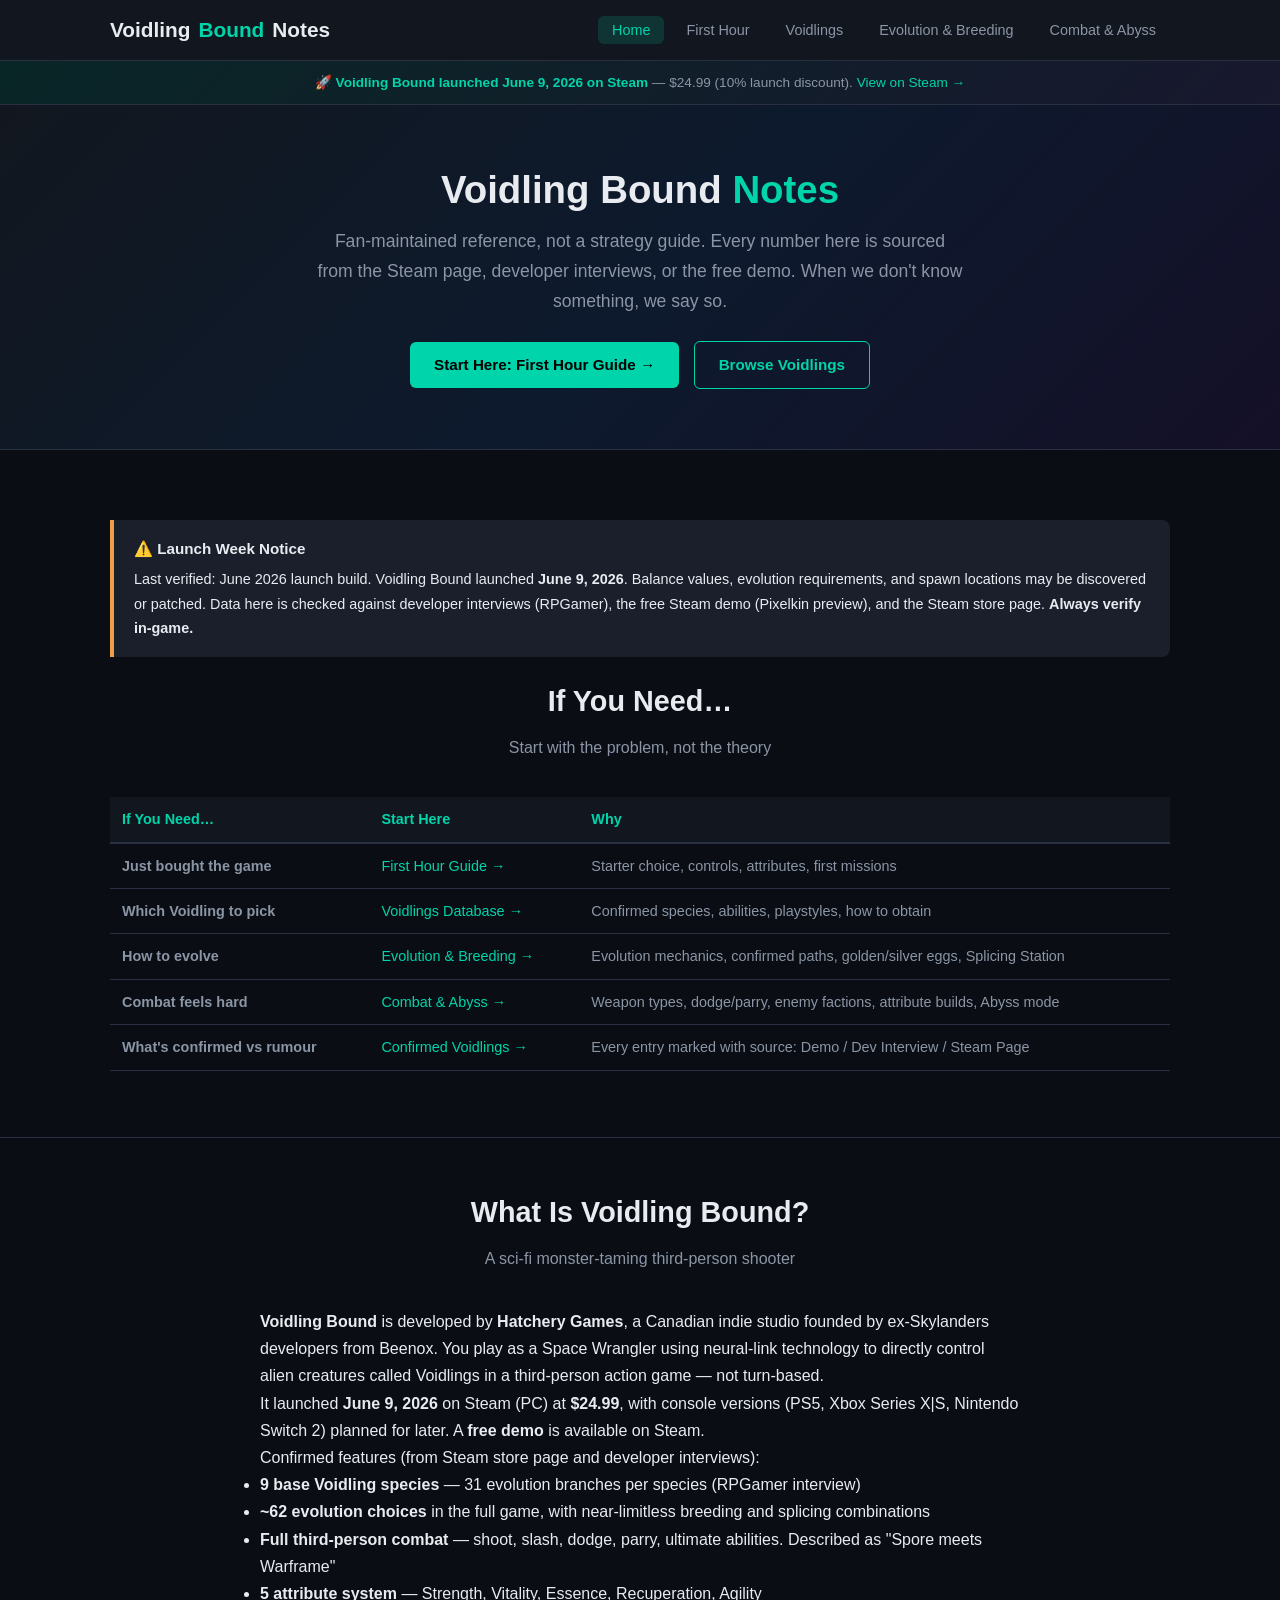
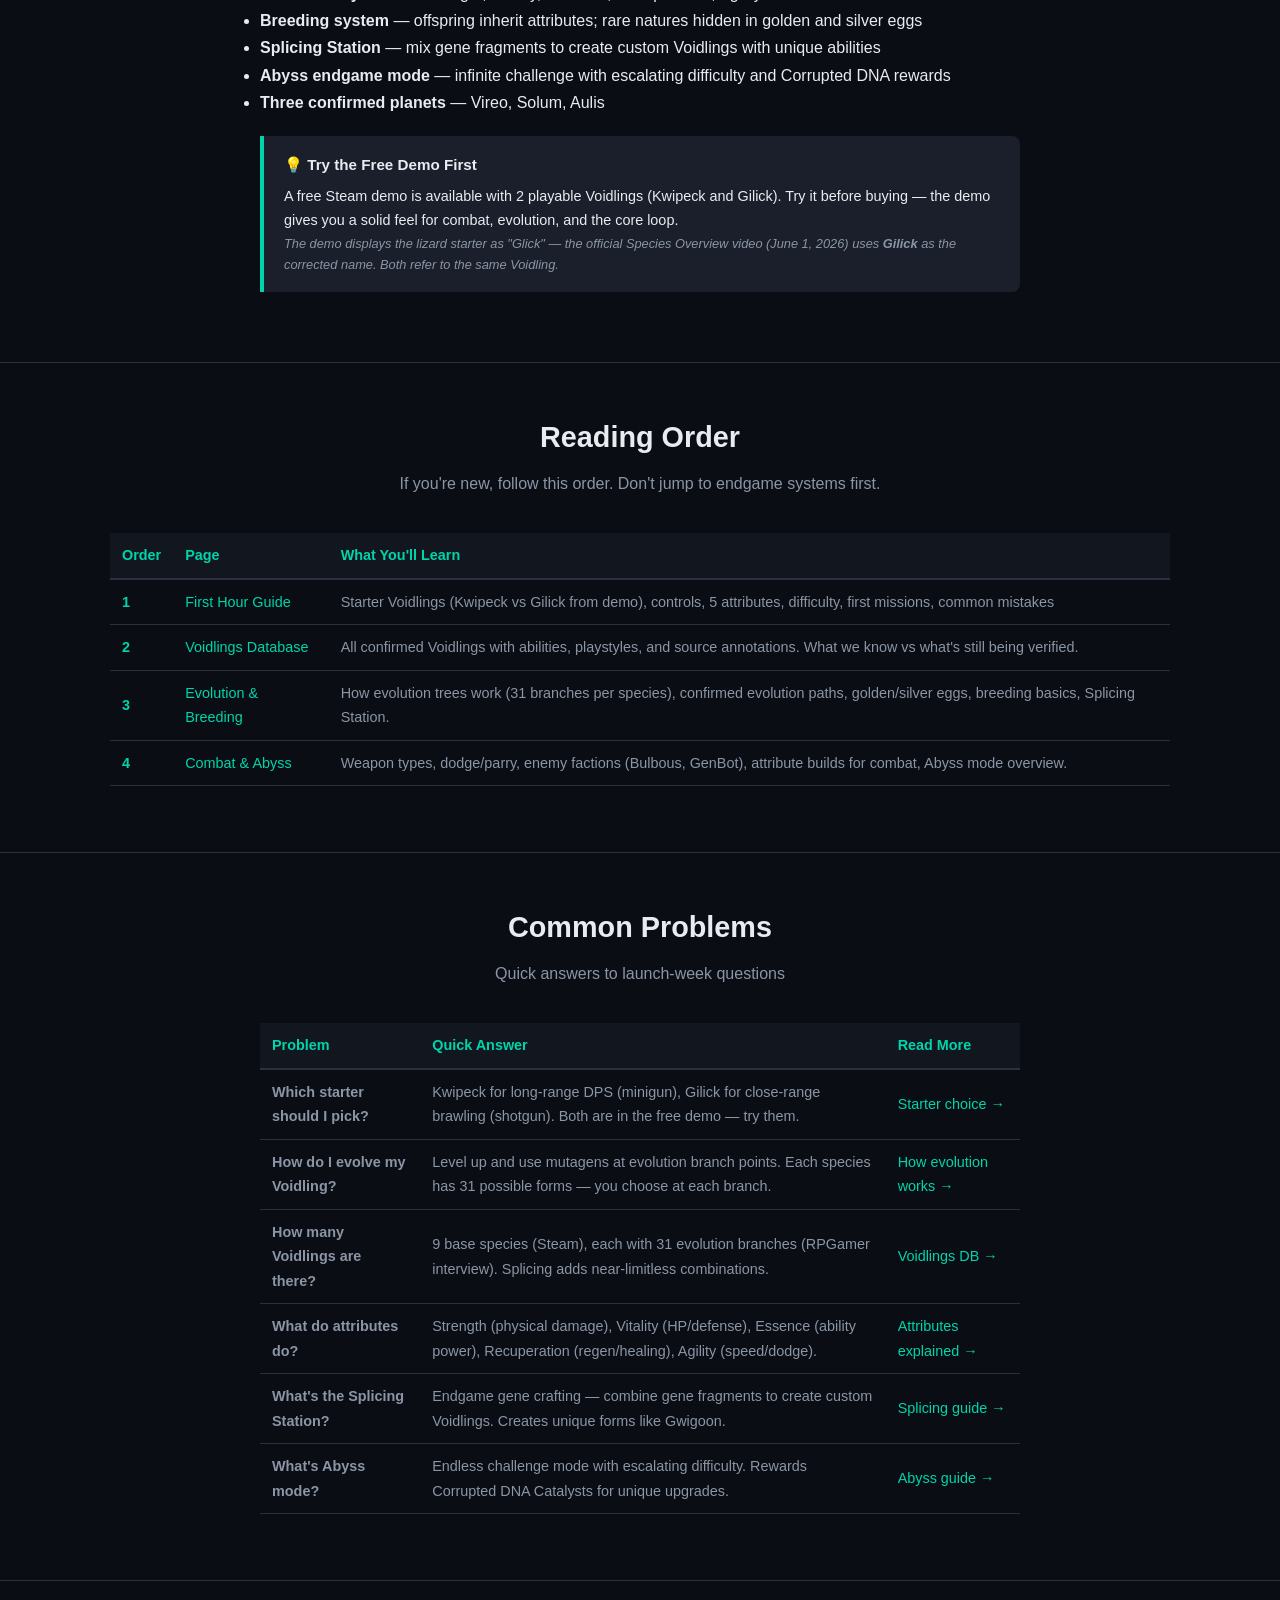
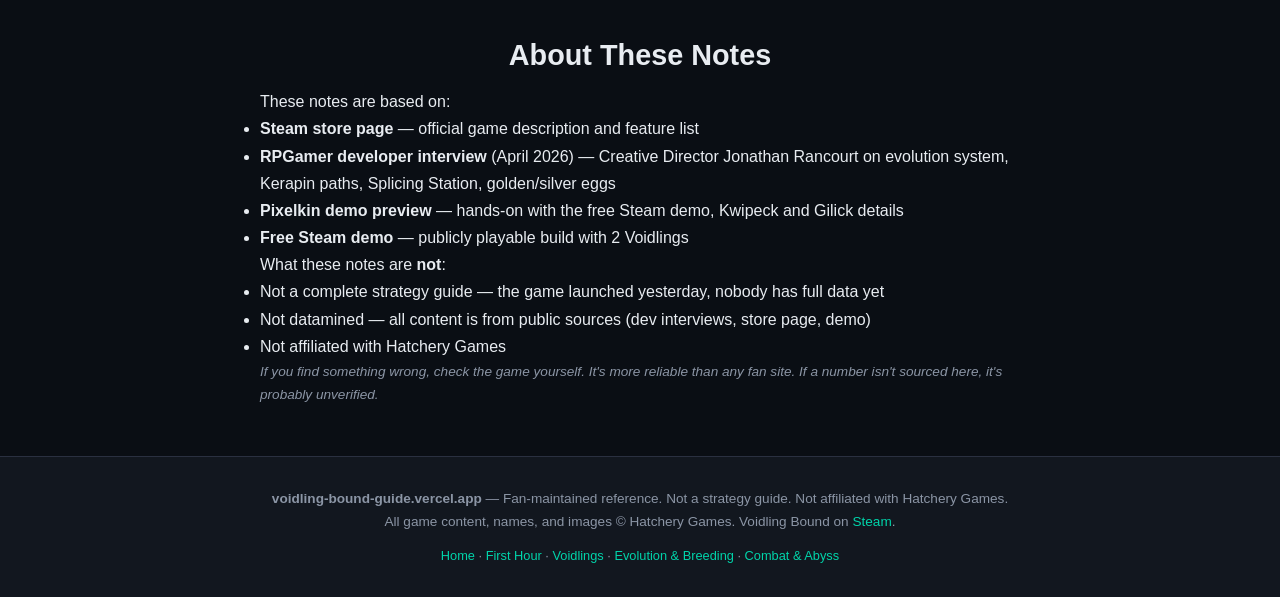
==== commit 4e78c926: "data: all 9 species confirmed from official Species Overview playlist. Glick→Gilick corrected. New e" ====
--- a/index.html
+++ b/index.html
@@ -131,7 +131,8 @@
 
     <div class="info-box tip">
       <h4>💡 Try the Free Demo First</h4>
-      <p>A free Steam demo is available with 2 playable Voidlings (Kwipeck and Glick). Try it before buying — the demo gives you a solid feel for combat, evolution, and the core loop.</p>
+      <p>A free Steam demo is available with 2 playable Voidlings (Kwipeck and Gilick). Try it before buying — the demo gives you a solid feel for combat, evolution, and the core loop.</p>
+      <p style="font-size:0.8rem;color:var(--text-secondary)"><em>The demo displays the lizard starter as "Glick" — the official Species Overview video (June 1, 2026) uses <strong>Gilick</strong> as the corrected name. Both refer to the same Voidling.</em></p>
     </div>
   </div>
 </section>
@@ -156,7 +157,7 @@
         <tr style="border-bottom:1px solid var(--border)">
           <td style="padding:10px 12px;font-weight:600;color:var(--accent)">1</td>
           <td style="padding:10px 12px"><a href="guide.html">First Hour Guide</a></td>
-          <td style="padding:10px 12px;color:var(--text-secondary)">Starter Voidlings (Kwipeck vs Glick from demo), controls, 5 attributes, difficulty, first missions, common mistakes</td>
+          <td style="padding:10px 12px;color:var(--text-secondary)">Starter Voidlings (Kwipeck vs Gilick from demo), controls, 5 attributes, difficulty, first missions, common mistakes</td>
         </tr>
         <tr style="border-bottom:1px solid var(--border)">
           <td style="padding:10px 12px;font-weight:600;color:var(--accent)">2</td>
@@ -197,7 +198,7 @@
       <tbody>
         <tr style="border-bottom:1px solid var(--border)">
           <td style="padding:10px 12px;font-weight:600">Which starter should I pick?</td>
-          <td style="padding:10px 12px;color:var(--text-secondary)">Kwipeck for long-range DPS (minigun), Glick for close-range brawling (shotgun). Both are in the free demo — try them.</td>
+          <td style="padding:10px 12px;color:var(--text-secondary)">Kwipeck for long-range DPS (minigun), Gilick for close-range brawling (shotgun). Both are in the free demo — try them.</td>
           <td style="padding:10px 12px"><a href="guide.html#starter">Starter choice →</a></td>
         </tr>
         <tr style="border-bottom:1px solid var(--border)">
@@ -241,7 +242,7 @@
     <ul>
       <li><strong>Steam store page</strong> — official game description and feature list</li>
       <li><strong>RPGamer developer interview</strong> (April 2026) — Creative Director Jonathan Rancourt on evolution system, Kerapin paths, Splicing Station, golden/silver eggs</li>
-      <li><strong>Pixelkin demo preview</strong> — hands-on with the free Steam demo, Kwipeck and Glick details</li>
+      <li><strong>Pixelkin demo preview</strong> — hands-on with the free Steam demo, Kwipeck and Gilick details</li>
       <li><strong>Free Steam demo</strong> — publicly playable build with 2 Voidlings</li>
     </ul>
 
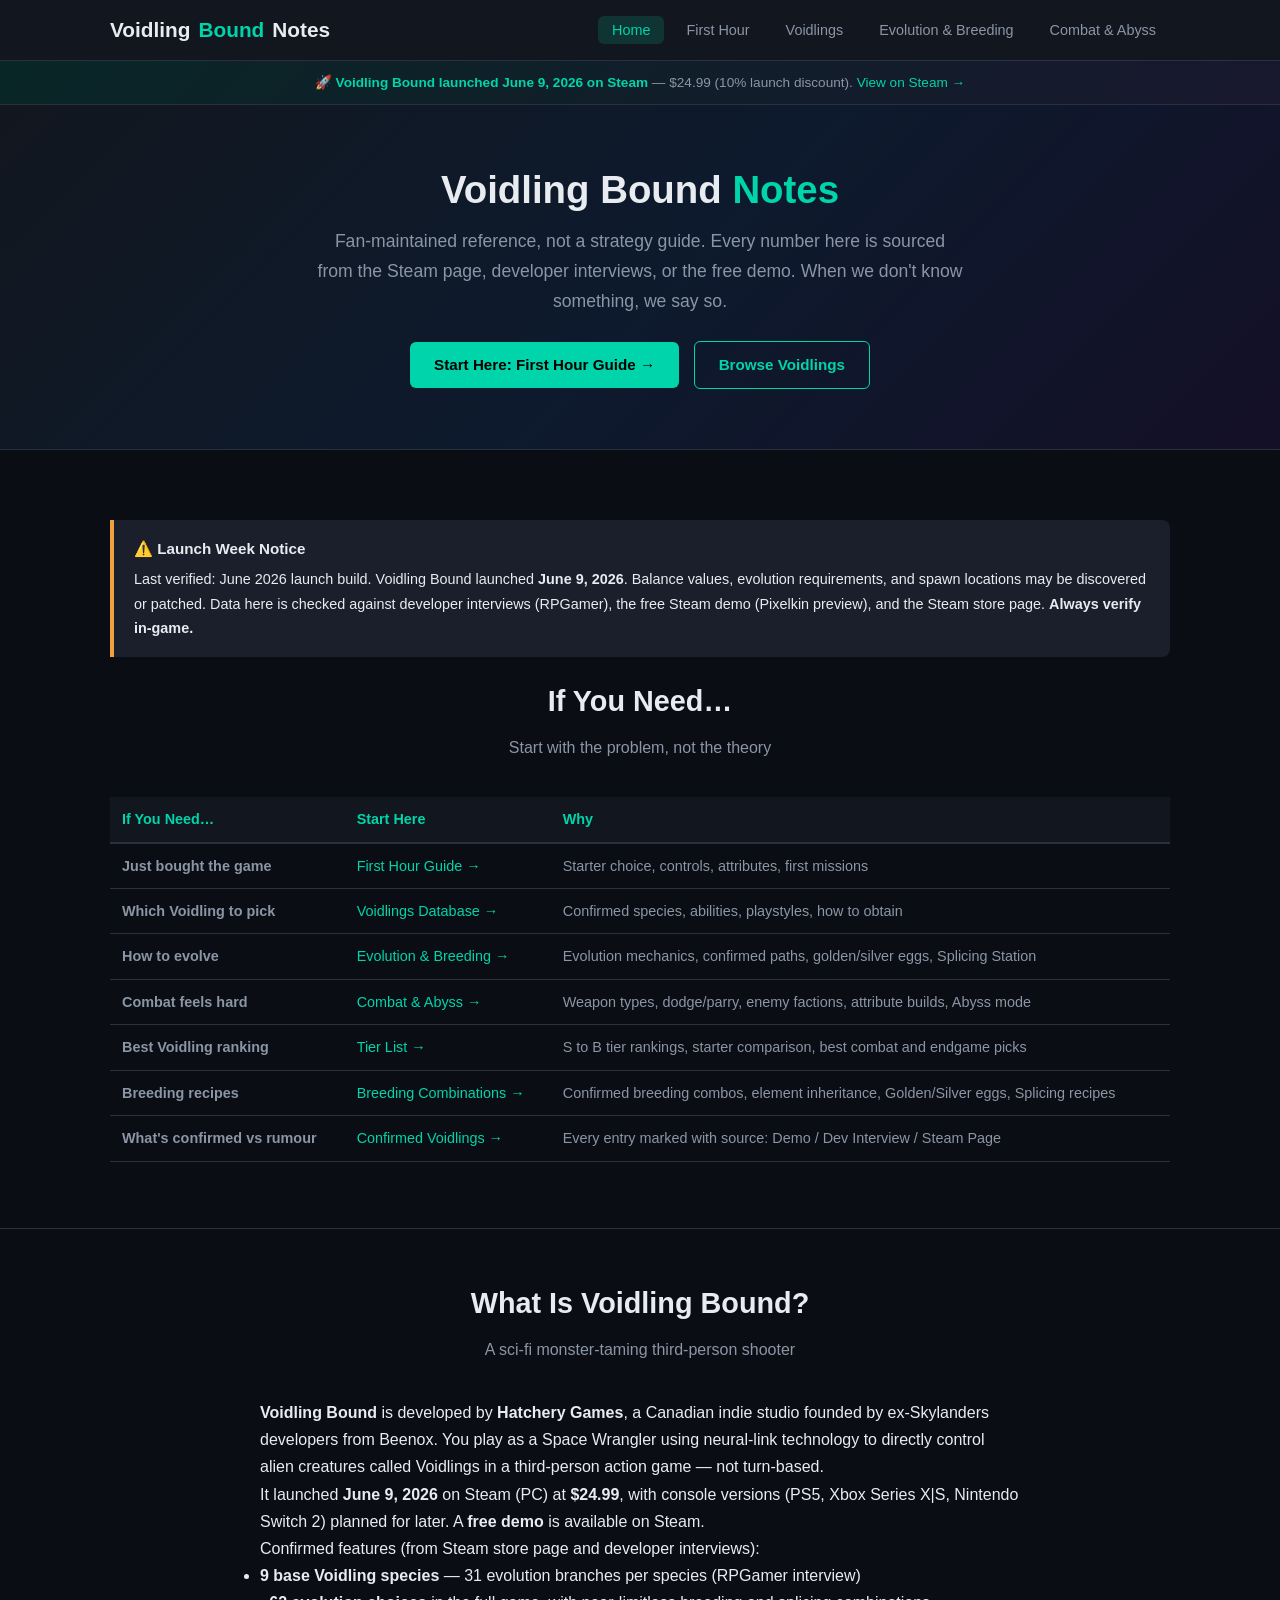
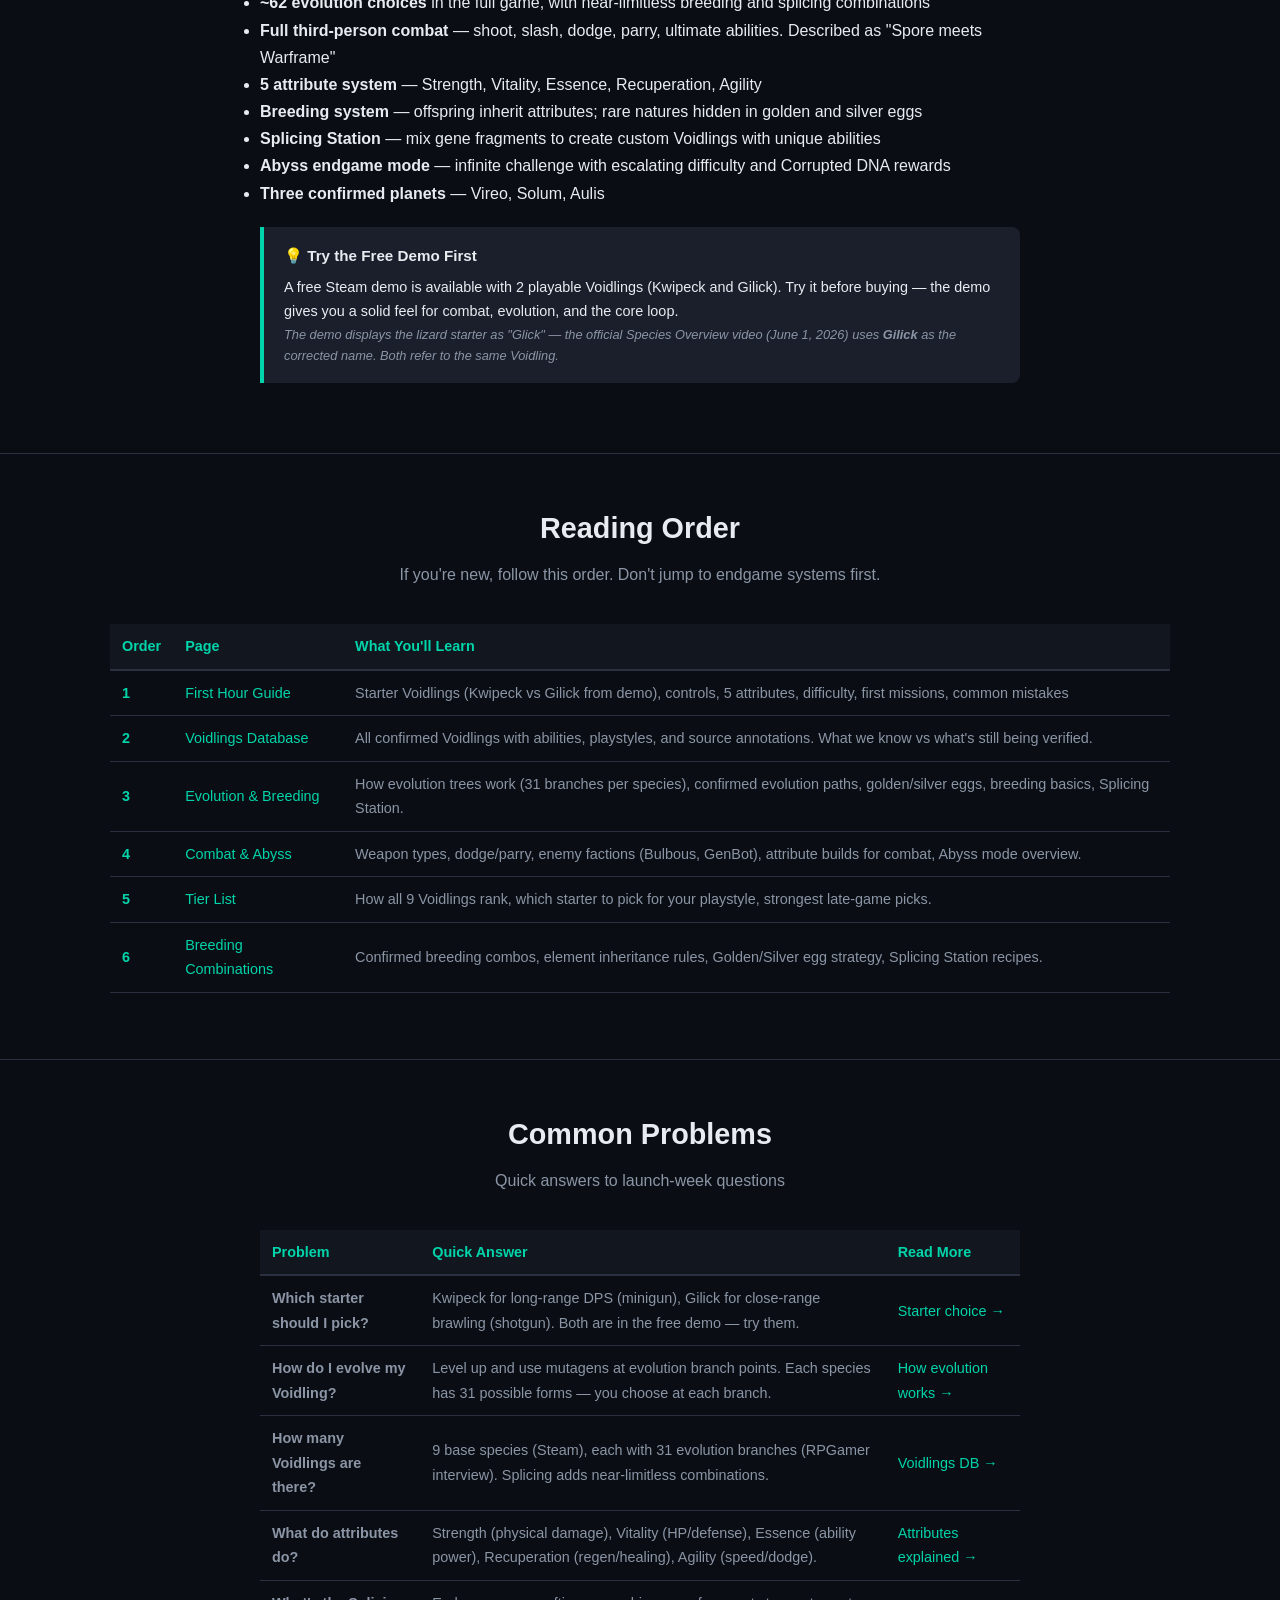
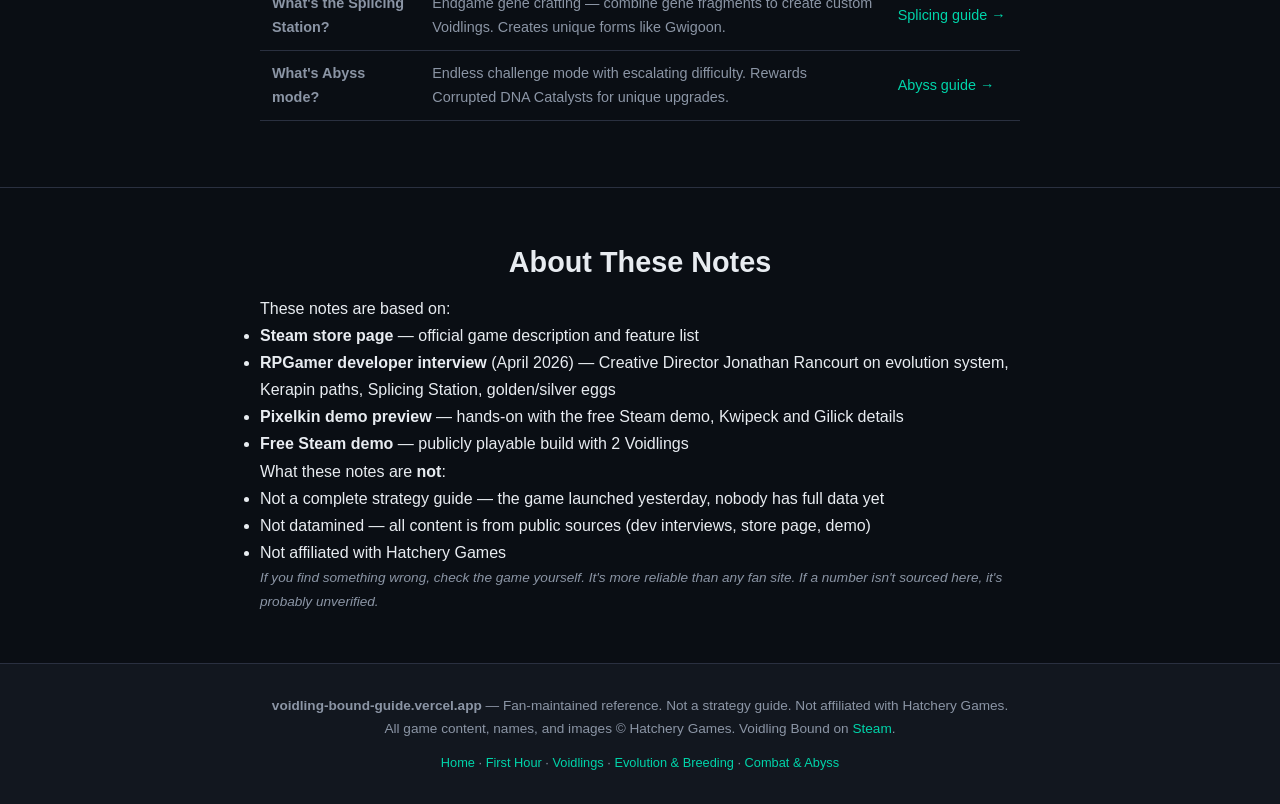
==== commit 7ddaa1e6: "content: add tier list and breeding combinations long-tail pages (8 pages total)" ====
--- a/index.html
+++ b/index.html
@@ -18,11 +18,30 @@
   <meta name="twitter:description" content="Honest Voidling Bound notes — what we know vs what we don't.">
   <meta name="theme-color" content="#0a0e14">
   <link rel="icon" href="data:image/svg+xml,<svg xmlns='http://www.w3.org/2000/svg' viewBox='0 0 100 100'><text y='.9em' font-size='90'>🧬</text></svg>">
+  <link rel="preload" href="css/style.css" as="style">
   <link rel="stylesheet" href="css/style.css">
   <script>
     window.va = window.va || function () { (window.vaq = window.vaq || []).push(arguments); };
   </script>
   <script defer src="/_vercel/insights/script.js"></script>
+  <script>
+    (function(){
+      var l=function(){
+        var s=document.createElement('script');
+        s.src='https://www.googletagmanager.com/gtag/js?id=G-7DR9WEM88E';
+        s.async=true;
+        document.head.appendChild(s);
+        s.onload=function(){
+          window.dataLayer=window.dataLayer||[];
+          function gtag(){dataLayer.push(arguments);}
+          gtag('js',new Date());
+          gtag('config','G-7DR9WEM88E');
+        };
+      };
+      if(document.readyState==='complete')l();
+      else window.addEventListener('load',l);
+    })();
+  </script>
 </head>
 <body>
 
@@ -95,6 +114,16 @@
           <td style="padding:10px 12px"><a href="combat.html">Combat &amp; Abyss →</a></td>
           <td style="padding:10px 12px;color:var(--text-secondary)">Weapon types, dodge/parry, enemy factions, attribute builds, Abyss mode</td>
         </tr>
+        <tr style="border-bottom:1px solid var(--border)">
+          <td style="padding:10px 12px;font-weight:600">Best Voidling ranking</td>
+          <td style="padding:10px 12px"><a href="tier-list.html">Tier List →</a></td>
+          <td style="padding:10px 12px;color:var(--text-secondary)">S to B tier rankings, starter comparison, best combat and endgame picks</td>
+        </tr>
+        <tr style="border-bottom:1px solid var(--border)">
+          <td style="padding:10px 12px;font-weight:600">Breeding recipes</td>
+          <td style="padding:10px 12px"><a href="breeding-combos.html">Breeding Combinations →</a></td>
+          <td style="padding:10px 12px;color:var(--text-secondary)">Confirmed breeding combos, element inheritance, Golden/Silver eggs, Splicing recipes</td>
+        </tr>
         <tr>
           <td style="padding:10px 12px;font-weight:600">What's confirmed vs rumour</td>
           <td style="padding:10px 12px"><a href="voidlings.html#confirmed">Confirmed Voidlings →</a></td>
@@ -173,6 +202,16 @@
           <td style="padding:10px 12px;font-weight:600;color:var(--accent)">4</td>
           <td style="padding:10px 12px"><a href="combat.html">Combat &amp; Abyss</a></td>
           <td style="padding:10px 12px;color:var(--text-secondary)">Weapon types, dodge/parry, enemy factions (Bulbous, GenBot), attribute builds for combat, Abyss mode overview.</td>
+        </tr>
+        <tr style="border-bottom:1px solid var(--border)">
+          <td style="padding:10px 12px;font-weight:600;color:var(--accent)">5</td>
+          <td style="padding:10px 12px"><a href="tier-list.html">Tier List</a></td>
+          <td style="padding:10px 12px;color:var(--text-secondary)">How all 9 Voidlings rank, which starter to pick for your playstyle, strongest late-game picks.</td>
+        </tr>
+        <tr>
+          <td style="padding:10px 12px;font-weight:600;color:var(--accent)">6</td>
+          <td style="padding:10px 12px"><a href="breeding-combos.html">Breeding Combinations</a></td>
+          <td style="padding:10px 12px;color:var(--text-secondary)">Confirmed breeding combos, element inheritance rules, Golden/Silver egg strategy, Splicing Station recipes.</td>
         </tr>
       </tbody>
     </table>
